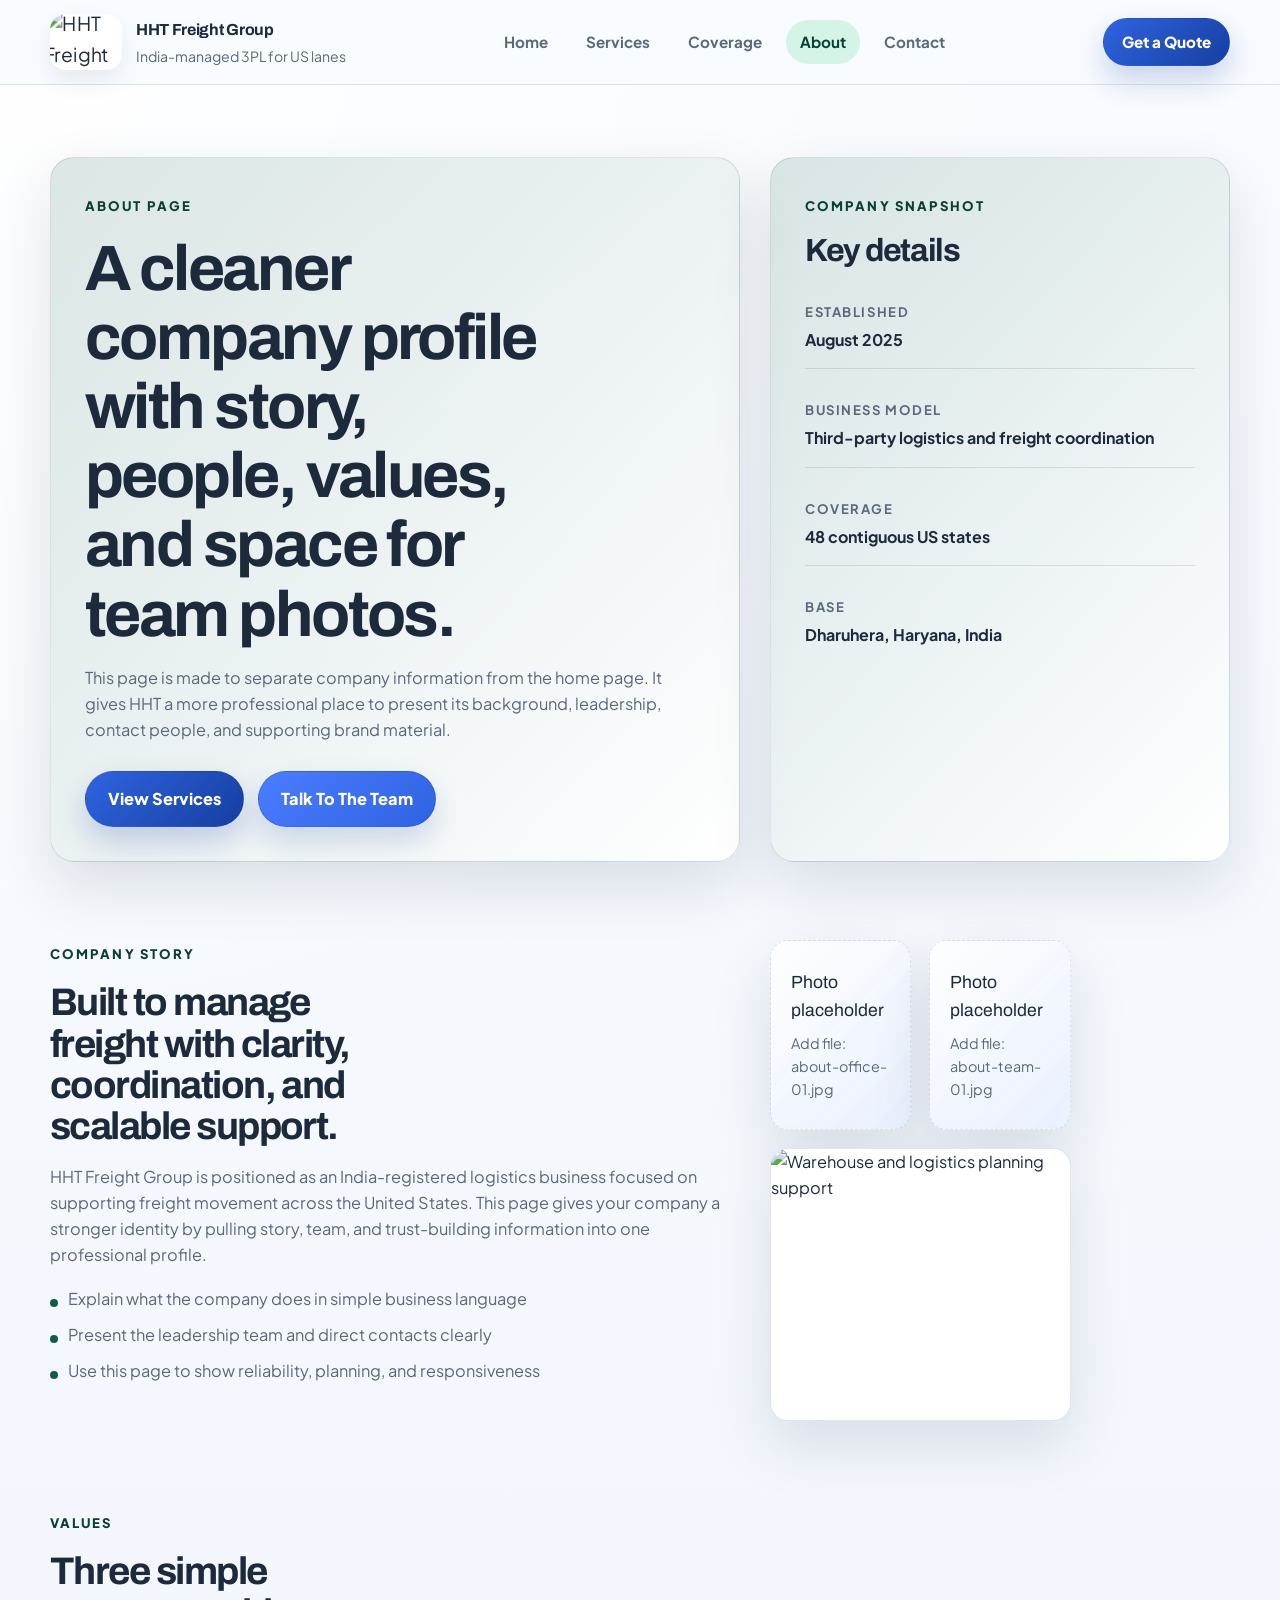
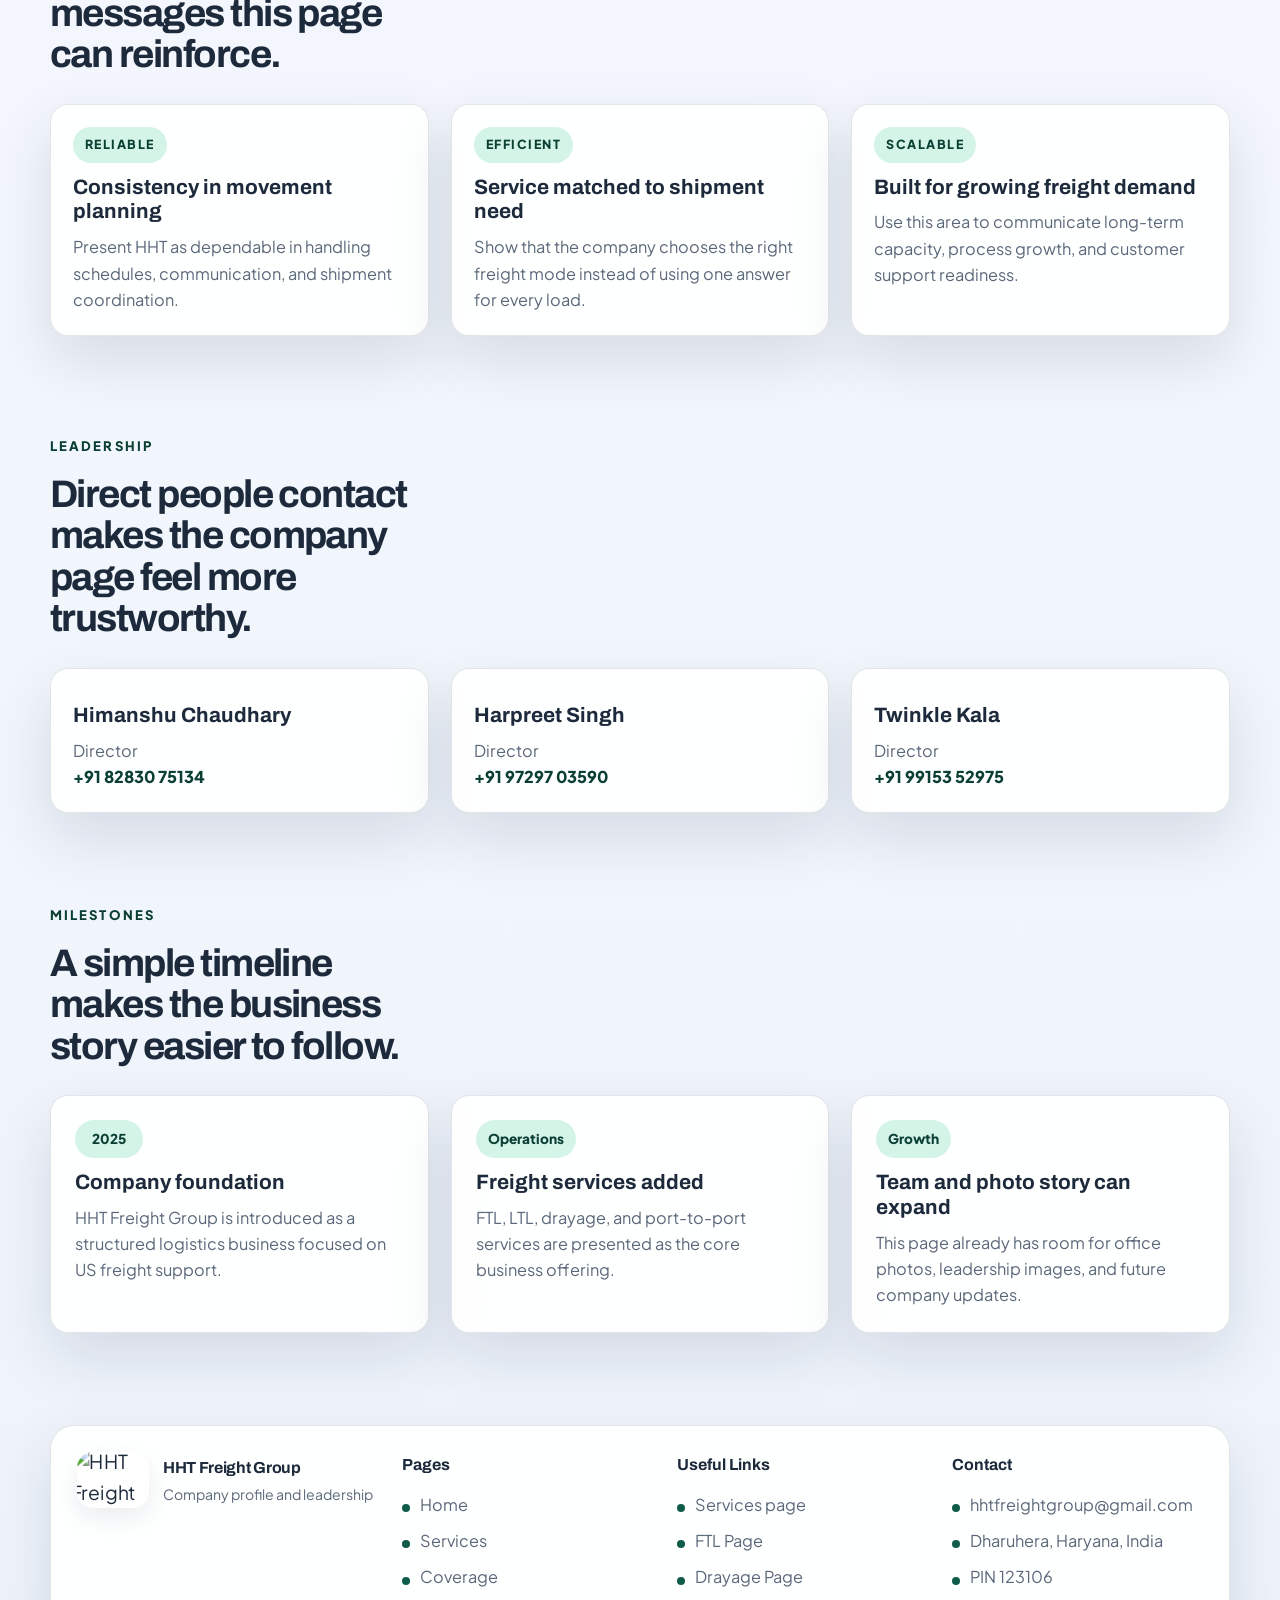
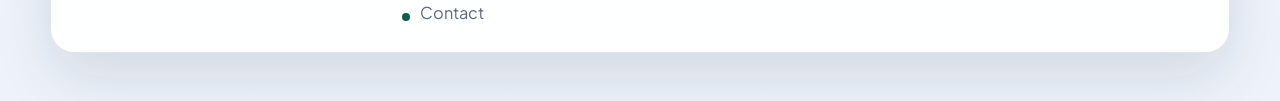
==== about.html @ 239e45d5 "Add files via upload" ====
<!DOCTYPE html>
<html lang="en">
<head>
  <meta charset="UTF-8">
  <meta name="viewport" content="width=device-width, initial-scale=1.0">
  <title>HHT Freight Group | About</title>
  <link rel="preconnect" href="https://fonts.googleapis.com">
  <link rel="preconnect" href="https://fonts.gstatic.com" crossorigin>
  <link href="https://fonts.googleapis.com/css2?family=Archivo:wght@600;700;800&family=Plus+Jakarta+Sans:wght@400;500;600;700;800&display=swap" rel="stylesheet">
  <link rel="stylesheet" href="site.css">
</head>
<body class="page-about">
  <header class="site-header">
    <div class="container nav-wrap">
      <a class="brand" href="index.html" aria-label="HHT Freight Group home">
        <span class="brand-mark"><img src="logo.jpg" alt="HHT Freight Group logo"></span>
        <span class="brand-text">
          <strong>HHT Freight Group</strong>
          <span>India-managed 3PL for US lanes</span>
        </span>
      </a>
      <nav class="site-nav" aria-label="Primary navigation">
        <a href="index.html">Home</a>
        <a href="services.html">Services</a>
        <a href="coverage.html">Coverage</a>
        <a href="about.html" aria-current="page">About</a>
        <a href="contact.html">Contact</a>
      </nav>
      <a class="button button-small" href="contact.html">Get a Quote</a>
    </div>
  </header>

  <main>
    <section class="page-hero">
      <div class="container hero-grid">
        <div>
          <p class="eyebrow">About Page</p>
          <h1 class="page-title">A cleaner company profile with story, people, values, and space for team photos.</h1>
          <p class="lead">This page is made to separate company information from the home page. It gives HHT a more professional place to present its background, leadership, contact people, and supporting brand material.</p>
          <div class="button-row">
            <a class="button" href="services.html">View Services</a>
            <a class="button button-secondary" href="contact.html">Talk To The Team</a>
          </div>
        </div>
        <aside class="hero-panel">
          <span class="panel-kicker">Company Snapshot</span>
          <h2>Key details</h2>
          <div class="info-stack">
            <div class="info-row">
              <span>Established</span>
              <strong>August 2025</strong>
            </div>
            <div class="info-row">
              <span>Business model</span>
              <strong>Third-party logistics and freight coordination</strong>
            </div>
            <div class="info-row">
              <span>Coverage</span>
              <strong>48 contiguous US states</strong>
            </div>
            <div class="info-row">
              <span>Base</span>
              <strong>Dharuhera, Haryana, India</strong>
            </div>
          </div>
        </aside>
      </div>
    </section>

    <section class="section">
      <div class="container split-layout">
        <div>
          <p class="section-kicker">Company Story</p>
          <h2 class="section-title">Built to manage freight with clarity, coordination, and scalable support.</h2>
          <p class="section-copy">HHT Freight Group is positioned as an India-registered logistics business focused on supporting freight movement across the United States. This page gives your company a stronger identity by pulling story, team, and trust-building information into one professional profile.</p>
          <ul class="list-check">
            <li>Explain what the company does in simple business language</li>
            <li>Present the leadership team and direct contacts clearly</li>
            <li>Use this page to show reliability, planning, and responsiveness</li>
          </ul>
        </div>
        <div class="photo-grid compact">
          <article class="photo-card placeholder medium">
            <p>Photo placeholder</p>
            <span>Add file: about-office-01.jpg</span>
          </article>
          <article class="photo-card placeholder medium">
            <p>Photo placeholder</p>
            <span>Add file: about-team-01.jpg</span>
          </article>
          <figure class="photo-card wide">
            <img src="warehouse-automation.jpg" alt="Warehouse and logistics planning support">
            <figcaption>Operations image for the company story</figcaption>
          </figure>
        </div>
      </div>
    </section>

    <section class="section section-alt">
      <div class="container">
        <div class="section-head">
          <p class="section-kicker">Values</p>
          <h2 class="section-title">Three simple messages this page can reinforce.</h2>
        </div>
        <div class="spotlight-grid">
          <article class="spotlight-card">
            <span class="tag">Reliable</span>
            <h3>Consistency in movement planning</h3>
            <p>Present HHT as dependable in handling schedules, communication, and shipment coordination.</p>
          </article>
          <article class="spotlight-card">
            <span class="tag">Efficient</span>
            <h3>Service matched to shipment need</h3>
            <p>Show that the company chooses the right freight mode instead of using one answer for every load.</p>
          </article>
          <article class="spotlight-card">
            <span class="tag">Scalable</span>
            <h3>Built for growing freight demand</h3>
            <p>Use this area to communicate long-term capacity, process growth, and customer support readiness.</p>
          </article>
        </div>
      </div>
    </section>

    <section class="section">
      <div class="container">
        <div class="section-head">
          <p class="section-kicker">Leadership</p>
          <h2 class="section-title">Direct people contact makes the company page feel more trustworthy.</h2>
        </div>
        <div class="team-grid">
          <article class="team-card">
            <h3>Himanshu Chaudhary</h3>
            <p>Director</p>
            <a href="tel:+918283075134">+91 82830 75134</a>
          </article>
          <article class="team-card">
            <h3>Harpreet Singh</h3>
            <p>Director</p>
            <a href="tel:+919729703590">+91 97297 03590</a>
          </article>
          <article class="team-card">
            <h3>Twinkle Kala</h3>
            <p>Director</p>
            <a href="tel:+919915352975">+91 99153 52975</a>
          </article>
        </div>
      </div>
    </section>

    <section class="section section-alt">
      <div class="container">
        <div class="section-head">
          <p class="section-kicker">Milestones</p>
          <h2 class="section-title">A simple timeline makes the business story easier to follow.</h2>
        </div>
        <div class="timeline">
          <article class="timeline-item">
            <span>2025</span>
            <h3>Company foundation</h3>
            <p>HHT Freight Group is introduced as a structured logistics business focused on US freight support.</p>
          </article>
          <article class="timeline-item">
            <span>Operations</span>
            <h3>Freight services added</h3>
            <p>FTL, LTL, drayage, and port-to-port services are presented as the core business offering.</p>
          </article>
          <article class="timeline-item">
            <span>Growth</span>
            <h3>Team and photo story can expand</h3>
            <p>This page already has room for office photos, leadership images, and future company updates.</p>
          </article>
        </div>
      </div>
    </section>
  </main>

  <footer class="site-footer">
    <div class="container footer-grid">
      <div>
        <a class="brand footer-brand" href="index.html">
          <span class="brand-mark"><img src="logo.jpg" alt="HHT Freight Group logo"></span>
          <span class="brand-text">
            <strong>HHT Freight Group</strong>
            <span>Company profile and leadership</span>
          </span>
        </a>
      </div>
      <div>
        <h3>Pages</h3>
        <ul class="footer-links">
          <li><a href="index.html">Home</a></li>
          <li><a href="services.html">Services</a></li>
          <li><a href="coverage.html">Coverage</a></li>
          <li><a href="contact.html">Contact</a></li>
        </ul>
      </div>
      <div>
        <h3>Useful Links</h3>
        <ul class="footer-links">
          <li><a href="services.html">Services page</a></li>
          <li><a href="ftl.html">FTL Page</a></li>
          <li><a href="drayage.html">Drayage Page</a></li>
        </ul>
      </div>
      <div>
        <h3>Contact</h3>
        <ul class="footer-links">
          <li><a href="mailto:hhtfreightgroup@gmail.com">hhtfreightgroup@gmail.com</a></li>
          <li>Dharuhera, Haryana, India</li>
          <li>PIN 123106</li>
        </ul>
      </div>
    </div>
  </footer>
</body>
</html>
---- site.css ----
:root {
  --bg: #eef3fb;
  --surface: rgba(255, 255, 255, 0.92);
  --surface-strong: #ffffff;
  --text: #1d2a3b;
  --muted: #5b687a;
  --line: rgba(29, 42, 59, 0.12);
  --shadow: 0 24px 60px rgba(16, 31, 54, 0.12);
  --radius: 24px;
  --radius-small: 18px;
  --container: 1180px;
  --accent: #2558d8;
  --accent-deep: #112f77;
  --accent-soft: #dbe6ff;
  --hero-bg: linear-gradient(135deg, rgba(33, 88, 216, 0.12), rgba(255, 255, 255, 0.94));
  --button-blue: #2f63e0;
  --button-blue-deep: #163f9f;
  --font-body: "Plus Jakarta Sans", sans-serif;
  --font-display: "Archivo", sans-serif;
}

* {
  box-sizing: border-box;
}

html {
  scroll-behavior: smooth;
}

body {
  margin: 0;
  background:
    radial-gradient(circle at top left, rgba(255, 255, 255, 0.95), transparent 30%),
    linear-gradient(180deg, #f8fbff 0%, var(--bg) 100%);
  color: var(--text);
  font-family: var(--font-body);
  font-size: 1.02rem;
  line-height: 1.6;
}

body.intro-active {
  overflow: hidden;
}

img {
  display: block;
  max-width: 100%;
}

a {
  color: inherit;
}

body.page-home {
  --accent: #2558d8;
  --accent-deep: #112f77;
  --accent-soft: #dbe6ff;
  --hero-bg: linear-gradient(135deg, rgba(37, 88, 216, 0.14), rgba(255, 255, 255, 0.95));
}

body.page-services {
  --accent: #0f766e;
  --accent-deep: #0d4e49;
  --accent-soft: #d2f4ef;
  --hero-bg: linear-gradient(135deg, rgba(15, 118, 110, 0.14), rgba(255, 255, 255, 0.95));
}

body.page-coverage {
  --accent: #b45309;
  --accent-deep: #7c3306;
  --accent-soft: #fde7c7;
  --hero-bg: linear-gradient(135deg, rgba(180, 83, 9, 0.14), rgba(255, 255, 255, 0.95));
}

body.page-about {
  --accent: #0f5c4a;
  --accent-deep: #0b3f33;
  --accent-soft: #d5f4e8;
  --hero-bg: linear-gradient(135deg, rgba(15, 92, 74, 0.14), rgba(255, 255, 255, 0.95));
}

body.page-contact {
  --accent: #b9384d;
  --accent-deep: #7d1f32;
  --accent-soft: #ffd8de;
  --hero-bg: linear-gradient(135deg, rgba(185, 56, 77, 0.14), rgba(255, 255, 255, 0.95));
}

body.page-ftl,
body.page-ltl,
body.page-drayage,
body.page-port {
  --accent: #1f4f99;
  --accent-deep: #15386c;
  --accent-soft: #d9e8ff;
  --hero-bg: linear-gradient(135deg, rgba(31, 79, 153, 0.14), rgba(255, 255, 255, 0.95));
}

.container {
  width: min(var(--container), calc(100% - 40px));
  margin: 0 auto;
}

.site-header {
  position: sticky;
  top: 0;
  z-index: 20;
  backdrop-filter: blur(16px);
  background: rgba(248, 251, 255, 0.88);
  border-bottom: 1px solid var(--line);
}

.site-shell {
  transition: opacity 0.7s ease, transform 0.8s ease;
}

body.intro-active .site-shell {
  opacity: 0;
  transform: translateY(24px) scale(0.99);
}

.intro-screen {
  position: fixed;
  inset: 0;
  z-index: 50;
  display: grid;
  place-items: center;
  padding: 24px;
  background:
    radial-gradient(circle at center, rgba(255, 255, 255, 0.98), rgba(219, 230, 255, 0.92)),
    linear-gradient(135deg, rgba(37, 88, 216, 0.12), rgba(255, 255, 255, 0.96));
  transition: opacity 0.45s ease, visibility 0.45s ease;
}

.intro-screen.is-hidden {
  opacity: 0;
  visibility: hidden;
  pointer-events: none;
}

.intro-card {
  width: min(100%, 560px);
  padding: 40px 34px;
  border-radius: 32px;
  border: 1px solid rgba(17, 47, 119, 0.08);
  background: rgba(255, 255, 255, 0.8);
  box-shadow: 0 24px 60px rgba(17, 47, 119, 0.14);
  text-align: center;
  animation: introPop 1.05s cubic-bezier(0.2, 0.85, 0.25, 1) forwards;
}

.intro-logo {
  width: min(180px, 42vw);
  margin: 0 auto 18px;
  border-radius: 24px;
  overflow: hidden;
  background: #ffffff;
  box-shadow: 0 16px 32px rgba(17, 47, 119, 0.12);
}

.intro-logo img {
  width: 100%;
  height: auto;
  object-fit: contain;
  transform: scale(1.12);
}

.intro-title {
  margin: 0 0 10px;
  font-family: var(--font-display);
  font-size: clamp(1.8rem, 4vw, 3.2rem);
  line-height: 1.05;
  letter-spacing: -0.03em;
}

.intro-title span {
  color: var(--accent-deep);
}

.intro-copy {
  margin: 0;
  color: var(--muted);
  font-size: 1rem;
}

.nav-wrap {
  display: flex;
  align-items: center;
  justify-content: space-between;
  gap: 18px;
  padding: 14px 0;
}

.brand {
  display: inline-flex;
  align-items: center;
  gap: 14px;
  text-decoration: none;
  min-width: 0;
}

.brand-mark {
  width: 72px;
  height: 56px;
  border-radius: 16px;
  overflow: hidden;
  background: var(--surface-strong);
  box-shadow: 0 10px 24px rgba(16, 31, 54, 0.08);
  flex: 0 0 auto;
}

.brand-mark img {
  width: 100%;
  height: 100%;
  object-fit: contain;
  transform: scale(1.18);
}

.brand-text {
  display: grid;
  gap: 2px;
}

.brand-text strong,
.footer-brand .brand-text strong {
  font-family: var(--font-display);
  font-size: 1rem;
  letter-spacing: -0.02em;
}

.brand-text span {
  color: var(--muted);
  font-size: 0.88rem;
}

.site-nav {
  display: flex;
  align-items: center;
  justify-content: center;
  gap: 10px;
  flex-wrap: wrap;
}

.site-nav a {
  padding: 10px 14px;
  border-radius: 999px;
  text-decoration: none;
  color: var(--muted);
  font-weight: 700;
  font-size: 0.95rem;
  transition: background-color 0.2s ease, color 0.2s ease;
}

.site-nav a:hover,
.site-nav a[aria-current="page"] {
  background: var(--accent-soft);
  color: var(--accent-deep);
}

.button {
  display: inline-flex;
  align-items: center;
  justify-content: center;
  gap: 8px;
  padding: 14px 22px;
  border-radius: 999px;
  border: 1px solid transparent;
  background: linear-gradient(135deg, var(--button-blue), var(--button-blue-deep));
  color: #ffffff;
  text-decoration: none;
  font-weight: 800;
  box-shadow: 0 14px 30px rgba(22, 63, 159, 0.22);
}

.button:hover {
  filter: brightness(1.02);
}

.button-secondary {
  background: linear-gradient(135deg, #4b7dff, var(--button-blue));
  border-color: rgba(22, 63, 159, 0.24);
  color: #ffffff;
  box-shadow: 0 14px 30px rgba(22, 63, 159, 0.18);
}

.button-small {
  padding: 11px 18px;
  font-size: 0.95rem;
}

.text-link {
  color: var(--accent-deep);
  font-weight: 800;
  text-decoration: none;
}

.text-link:hover {
  text-decoration: underline;
}

.page-hero {
  padding: 72px 0 56px;
}

.home-hero {
  padding: 0 0 56px;
}

.hero-stage {
  position: relative;
  min-height: calc(100vh - 86px);
  overflow: hidden;
  background: #10151e;
}

.hero-backdrop {
  position: absolute;
  inset: 0;
  background:
    linear-gradient(135deg, rgba(16, 21, 30, 0.24), rgba(16, 21, 30, 0.24)),
    url("home_page.png") center center / cover no-repeat;
  transform: scale(1.02);
}

.hero-overlay {
  position: absolute;
  inset: 0;
  background:
    linear-gradient(90deg, rgba(8, 13, 24, 0.9) 0%, rgba(8, 13, 24, 0.64) 40%, rgba(8, 13, 24, 0.3) 100%),
    linear-gradient(180deg, rgba(8, 13, 24, 0.24) 0%, rgba(8, 13, 24, 0.48) 100%);
}

.hero-stage-inner {
  position: relative;
  z-index: 1;
  display: flex;
  align-items: center;
  min-height: calc(100vh - 86px);
  padding-top: 72px;
  padding-bottom: 180px;
}

.hero-copy-panel {
  max-width: 780px;
  color: #ffffff;
}

.hero-eyebrow {
  display: inline-flex;
  padding: 11px 18px;
  border-radius: 999px;
  background: rgba(255, 255, 255, 0.94);
  border: 1px solid rgba(37, 88, 216, 0.24);
  color: #14398f;
  font-size: 0.9rem;
  letter-spacing: 0.18em;
  text-shadow: none;
  box-shadow: 0 12px 28px rgba(0, 0, 0, 0.16);
}

.hero-display {
  margin: 0;
  max-width: 11ch;
  font-family: var(--font-display);
  font-size: clamp(3.2rem, 6vw, 5.8rem);
  font-weight: 800;
  line-height: 0.98;
  letter-spacing: -0.04em;
  text-shadow: 0 10px 32px rgba(0, 0, 0, 0.28);
}

.hero-support {
  max-width: 58ch;
  margin-top: 20px;
  color: rgba(255, 255, 255, 0.92);
  font-size: 1.16rem;
  font-weight: 500;
  text-shadow: 0 6px 18px rgba(0, 0, 0, 0.22);
}

.hero-chip-row {
  display: flex;
  flex-wrap: wrap;
  gap: 12px;
  margin-top: 26px;
}

.hero-chip {
  display: inline-flex;
  align-items: center;
  padding: 10px 16px;
  border-radius: 999px;
  border: 1px solid rgba(255, 255, 255, 0.14);
  background: rgba(255, 255, 255, 0.08);
  color: #ffffff;
  font-size: 0.92rem;
  font-weight: 700;
  backdrop-filter: blur(8px);
}

.hero-actions {
  display: flex;
  flex-wrap: wrap;
  gap: 14px;
  margin-top: 28px;
}

.hero-floating-wrap {
  position: relative;
  z-index: 2;
  width: min(1320px, calc(100% - 28px));
  margin-top: -118px;
}

.hero-floating-card {
  display: flex;
  align-items: center;
  justify-content: space-between;
  gap: 42px;
  padding: 34px 40px;
  border-radius: 32px;
  border: 1px solid rgba(29, 42, 59, 0.08);
  background: rgba(255, 255, 255, 0.98);
  box-shadow: 0 24px 60px rgba(16, 31, 54, 0.18);
}

body.page-home.reveal-ready .hero-floating-card {
  opacity: 0;
  transform: translateY(56px) scale(0.9);
  transform-origin: center bottom;
}

body.page-home.reveal-ready .hero-floating-card.is-visible {
  animation: floatingCardPop 0.82s cubic-bezier(0.16, 1, 0.3, 1) forwards;
}

.hero-floating-copy {
  max-width: 720px;
}

.hero-floating-kicker {
  margin: 0 0 10px;
  color: var(--accent-deep);
  font-size: 0.84rem;
  font-weight: 800;
  letter-spacing: 0.14em;
  text-transform: uppercase;
}

.hero-floating-copy h2 {
  margin: 0 0 12px;
  font-family: var(--font-display);
  font-size: clamp(1.5rem, 2.6vw, 2.35rem);
  line-height: 1.12;
  letter-spacing: -0.04em;
}

.hero-floating-copy p {
  margin: 0;
  color: var(--muted);
}

.hero-floating-actions {
  display: flex;
  flex-wrap: wrap;
  gap: 14px;
  justify-content: flex-end;
}

.hero-grid,
.split-layout,
.contact-grid {
  display: grid;
  grid-template-columns: minmax(0, 1.2fr) minmax(320px, 0.8fr);
  gap: 30px;
  align-items: stretch;
}

.page-hero .container,
.section .container {
  position: relative;
}

.page-hero .hero-grid > * {
  border-radius: var(--radius);
  background: var(--hero-bg);
  border: 1px solid var(--line);
  box-shadow: var(--shadow);
  padding: 34px;
}

.hero-panel,
.hero-media {
  background: rgba(255, 255, 255, 0.86);
}

.hero-media img {
  width: 100%;
  height: 100%;
  min-height: 280px;
  object-fit: cover;
  border-radius: 18px;
}

.eyebrow,
.section-kicker,
.panel-kicker {
  display: inline-flex;
  align-items: center;
  gap: 10px;
  margin: 0 0 18px;
  color: var(--accent-deep);
  font-size: 0.82rem;
  font-weight: 800;
  letter-spacing: 0.16em;
  text-transform: uppercase;
}

.page-title,
.section-title,
.hero-panel h2,
.cta-band h2 {
  margin: 0 0 16px;
  font-family: var(--font-display);
  line-height: 1.08;
  letter-spacing: -0.04em;
}

.page-title {
  font-size: clamp(2.4rem, 5vw, 4.6rem);
  max-width: 12ch;
}

.section-title {
  font-size: clamp(1.8rem, 3vw, 3rem);
  max-width: 16ch;
}

.lead,
.section-copy,
.hero-panel p,
.cta-band p,
.card-body p,
.spotlight-card p,
.detail-copy p,
.process-card p,
.timeline-item p,
.contact-card p,
.team-card p {
  margin: 0;
  color: var(--muted);
}

.button-row,
.mini-actions,
.cta-actions {
  display: flex;
  flex-wrap: wrap;
  gap: 14px;
  margin-top: 28px;
}

.stats-grid {
  display: grid;
  grid-template-columns: repeat(4, minmax(0, 1fr));
  gap: 16px;
  margin-top: 30px;
}

.metric-card,
.service-card,
.spotlight-card,
.process-card,
.team-card,
.contact-card,
.timeline-item {
  border-radius: var(--radius-small);
  border: 1px solid var(--line);
  background: var(--surface);
  box-shadow: var(--shadow);
}

.metric-card {
  padding: 22px;
}

.metric-value {
  display: block;
  margin-bottom: 8px;
  color: var(--accent-deep);
  font-family: var(--font-display);
  font-size: 1.5rem;
  font-weight: 800;
}

.metric-label {
  color: var(--muted);
  font-size: 0.94rem;
}

.hero-panel h2 {
  font-size: 2rem;
}

.info-stack {
  display: grid;
  gap: 14px;
}

.info-row {
  padding: 16px 0;
  border-bottom: 1px solid var(--line);
}

.info-row:last-child {
  border-bottom: 0;
}

.info-row span {
  display: block;
  margin-bottom: 5px;
  color: var(--muted);
  font-size: 0.82rem;
  font-weight: 700;
  text-transform: uppercase;
  letter-spacing: 0.12em;
}

.info-row strong {
  display: block;
  font-size: 1rem;
}

.mini-list,
.list-check,
.footer-links {
  margin: 0;
  padding: 0;
  list-style: none;
}

.mini-list {
  display: grid;
  gap: 10px;
}

.mini-list li,
.list-check li,
.footer-links li {
  position: relative;
  padding-left: 18px;
  color: var(--muted);
}

.mini-list li::before,
.list-check li::before,
.footer-links li::before {
  content: "";
  position: absolute;
  top: 0.78em;
  left: 0;
  width: 8px;
  height: 8px;
  border-radius: 50%;
  background: var(--accent);
}

.section {
  padding: 22px 0 74px;
}

.section-alt {
  padding-top: 14px;
}

.section-head {
  margin-bottom: 28px;
}

.service-card-grid,
.spotlight-grid,
.process-grid,
.team-grid,
.contact-strip {
  display: grid;
  gap: 22px;
}

.service-card-grid {
  grid-template-columns: repeat(4, minmax(0, 1fr));
}

.spotlight-grid {
  grid-template-columns: repeat(3, minmax(0, 1fr));
}

.process-grid,
.contact-strip {
  grid-template-columns: repeat(4, minmax(0, 1fr));
}

.team-grid {
  grid-template-columns: repeat(3, minmax(0, 1fr));
}

.service-card {
  overflow: hidden;
}

.service-card-media {
  display: block;
  overflow: hidden;
}

.service-card img {
  width: 100%;
  height: 210px;
  object-fit: cover;
  transition: transform 0.35s ease;
}

.service-card:hover img {
  transform: scale(1.04);
}

.card-body,
.spotlight-card,
.process-card,
.team-card,
.contact-card {
  padding: 22px;
}

.card-body .mini-list {
  margin-top: 14px;
  margin-bottom: 16px;
}

.card-body h3,
.spotlight-card h3,
.process-card h3,
.team-card h3,
.contact-card h3,
.timeline-item h3 {
  margin: 12px 0 10px;
  font-family: var(--font-display);
  font-size: 1.3rem;
  line-height: 1.2;
}

.service-card-title-link {
  color: inherit;
  text-decoration: none;
  transition: color 0.2s ease;
}

.service-card-title-link:hover {
  color: var(--accent-deep);
}

.tag {
  display: inline-flex;
  padding: 8px 12px;
  border-radius: 999px;
  background: var(--accent-soft);
  color: var(--accent-deep);
  font-size: 0.78rem;
  font-weight: 800;
  text-transform: uppercase;
  letter-spacing: 0.12em;
}

.list-check {
  display: grid;
  gap: 10px;
  margin-top: 18px;
}

.photo-grid {
  display: grid;
  grid-template-columns: repeat(12, minmax(0, 1fr));
  gap: 18px;
}

.photo-grid.compact {
  align-content: start;
}

.photo-card {
  grid-column: span 4;
  min-height: 190px;
  margin: 0;
  border-radius: var(--radius-small);
  overflow: hidden;
  border: 1px solid var(--line);
  box-shadow: var(--shadow);
  background: var(--surface-strong);
}

.photo-card.wide {
  grid-column: span 8;
}

.photo-card.medium {
  grid-column: span 4;
}

.photo-card img {
  width: 100%;
  height: 100%;
  min-height: 190px;
  object-fit: cover;
}

.photo-card figcaption,
.photo-card.placeholder p,
.photo-card.placeholder span {
  padding: 0 20px;
}

.photo-card figcaption {
  padding-top: 16px;
  padding-bottom: 18px;
  color: var(--muted);
  font-size: 0.92rem;
}

.photo-card.placeholder {
  display: grid;
  align-content: center;
  justify-items: start;
  padding: 28px 0;
  background:
    linear-gradient(135deg, rgba(255, 255, 255, 0.96), rgba(234, 241, 255, 0.82)),
    repeating-linear-gradient(
      -45deg,
      rgba(37, 88, 216, 0.05),
      rgba(37, 88, 216, 0.05) 14px,
      rgba(37, 88, 216, 0.1) 14px,
      rgba(37, 88, 216, 0.1) 28px
    );
  border-style: dashed;
}

.photo-card.placeholder p {
  margin: 0 0 6px;
  font-family: var(--font-display);
  font-size: 1.1rem;
}

.photo-card.placeholder span {
  color: var(--muted);
  font-size: 0.9rem;
}

.detail-stack {
  display: grid;
  gap: 28px;
}

.detail-block {
  display: grid;
  grid-template-columns: minmax(0, 1fr) minmax(0, 1fr);
  gap: 26px;
  align-items: stretch;
}

.detail-block.reverse .detail-copy {
  order: 2;
}

.detail-block.reverse .photo-grid {
  order: 1;
}

.detail-copy {
  border-radius: var(--radius);
  border: 1px solid var(--line);
  background: var(--surface);
  box-shadow: var(--shadow);
  padding: 28px;
}

.detail-copy h2 {
  margin: 14px 0 14px;
  font-family: var(--font-display);
  font-size: 2rem;
  line-height: 1.15;
}

.detail-copy p + p {
  margin-top: 12px;
}

.map-card {
  border-radius: var(--radius);
  border: 1px solid var(--line);
  background: #ffffff;
  box-shadow: var(--shadow);
  padding: 26px;
}

.map-card img {
  width: 100%;
  height: auto;
}

.timeline {
  display: grid;
  grid-template-columns: repeat(3, minmax(0, 1fr));
  gap: 22px;
}

.timeline-item {
  padding: 24px;
}

.timeline-item span,
.process-number {
  display: inline-flex;
  align-items: center;
  justify-content: center;
  min-width: 68px;
  padding: 8px 12px;
  border-radius: 999px;
  background: var(--accent-soft);
  color: var(--accent-deep);
  font-size: 0.85rem;
  font-weight: 800;
}

.contact-grid {
  align-items: start;
}

.inquiry-form {
  display: grid;
  gap: 16px;
  margin-top: 20px;
  padding: 24px;
  border-radius: var(--radius);
  border: 1px solid var(--line);
  background: var(--surface);
  box-shadow: var(--shadow);
}

.field-row {
  display: grid;
  grid-template-columns: repeat(2, minmax(0, 1fr));
  gap: 14px;
}

.inquiry-form label {
  display: grid;
  gap: 8px;
  color: var(--text);
  font-weight: 700;
}

.inquiry-form input,
.inquiry-form select,
.inquiry-form textarea {
  width: 100%;
  padding: 14px 16px;
  border-radius: 16px;
  border: 1px solid var(--line);
  background: #ffffff;
  color: var(--text);
  font: inherit;
}

.cta-band {
  display: flex;
  align-items: center;
  justify-content: space-between;
  gap: 24px;
  padding: 32px;
  border-radius: var(--radius);
  border: 1px solid var(--line);
  background: var(--hero-bg);
  box-shadow: var(--shadow);
}

.site-footer {
  padding: 18px 0 48px;
}

.footer-grid {
  display: grid;
  grid-template-columns: 1.2fr 1fr 1fr 1fr;
  gap: 24px;
  padding: 26px;
  border-radius: var(--radius);
  border: 1px solid var(--line);
  background: rgba(255, 255, 255, 0.94);
  box-shadow: var(--shadow);
}

.footer-copy {
  margin: 14px 0 0;
  color: var(--muted);
}

.site-footer h3 {
  margin: 0 0 14px;
  font-family: var(--font-display);
  font-size: 1rem;
}

.footer-links {
  display: grid;
  gap: 10px;
}

.footer-links a {
  text-decoration: none;
}

.footer-links a:hover {
  color: var(--accent-deep);
}

.team-card a,
.contact-card a {
  color: var(--accent-deep);
  font-weight: 800;
  text-decoration: none;
}

.team-card a:hover,
.contact-card a:hover {
  text-decoration: underline;
}

@keyframes introPop {
  0% {
    opacity: 0;
    transform: translateY(20px) scale(0.92);
  }

  45% {
    opacity: 1;
    transform: translateY(0) scale(1);
  }

  100% {
    opacity: 1;
    transform: translateY(-4px) scale(1.03);
  }
}

@keyframes floatingCardPop {
  0% {
    opacity: 0;
    transform: translateY(56px) scale(0.9);
  }

  62% {
    opacity: 1;
    transform: translateY(-10px) scale(1.02);
  }

  100% {
    opacity: 1;
    transform: translateY(0) scale(1);
  }
}

@media (max-width: 1080px) {
  .service-card-grid,
  .process-grid,
  .contact-strip,
  .footer-grid {
    grid-template-columns: repeat(2, minmax(0, 1fr));
  }

  .spotlight-grid,
  .timeline,
  .team-grid {
    grid-template-columns: repeat(2, minmax(0, 1fr));
  }

  .stats-grid {
    grid-template-columns: repeat(2, minmax(0, 1fr));
  }
}

@media (max-width: 900px) {
  .nav-wrap,
  .cta-band {
    flex-direction: column;
    align-items: stretch;
  }

  .hero-grid,
  .split-layout,
  .contact-grid,
  .detail-block {
    grid-template-columns: 1fr;
  }

  .detail-block.reverse .detail-copy,
  .detail-block.reverse .photo-grid {
    order: initial;
  }

  .page-hero .hero-grid > * {
    padding: 26px;
  }

  .button-row,
  .mini-actions,
  .cta-actions {
    width: 100%;
  }

  .hero-stage {
    min-height: auto;
  }

  .hero-stage-inner {
    min-height: auto;
    padding-top: 56px;
    padding-bottom: 170px;
  }

  .hero-display {
    max-width: none;
  }

  .hero-floating-card {
    flex-direction: column;
    align-items: flex-start;
    gap: 26px;
  }

  .hero-floating-actions {
    justify-content: flex-start;
  }
}

@media (max-width: 720px) {
  .container {
    width: min(var(--container), calc(100% - 24px));
  }

  .service-card-grid,
  .spotlight-grid,
  .process-grid,
  .team-grid,
  .contact-strip,
  .timeline,
  .footer-grid,
  .stats-grid,
  .field-row {
    grid-template-columns: 1fr;
  }

  .site-nav {
    justify-content: flex-start;
  }

  .photo-grid {
    grid-template-columns: 1fr;
  }

  .photo-card,
  .photo-card.wide,
  .photo-card.medium {
    grid-column: auto;
  }

  .page-title,
  .section-title {
    max-width: none;
  }

  .intro-card {
    padding: 32px 24px;
  }

  .home-hero {
    padding-bottom: 36px;
  }

  .hero-stage-inner {
    padding-top: 42px;
    padding-bottom: 160px;
  }

  .hero-support {
    font-size: 1rem;
  }

  .hero-chip-row,
  .hero-actions,
  .hero-floating-actions {
    display: grid;
    width: 100%;
  }

  .hero-floating-wrap {
    width: min(1320px, calc(100% - 20px));
    margin-top: -96px;
  }

  .hero-floating-card {
    padding: 22px;
  }
}

@media (prefers-reduced-motion: reduce) {
  body.page-home.reveal-ready .hero-floating-card {
    opacity: 1;
    transform: none;
  }

  body.page-home.reveal-ready .hero-floating-card.is-visible {
    animation: none;
  }
}
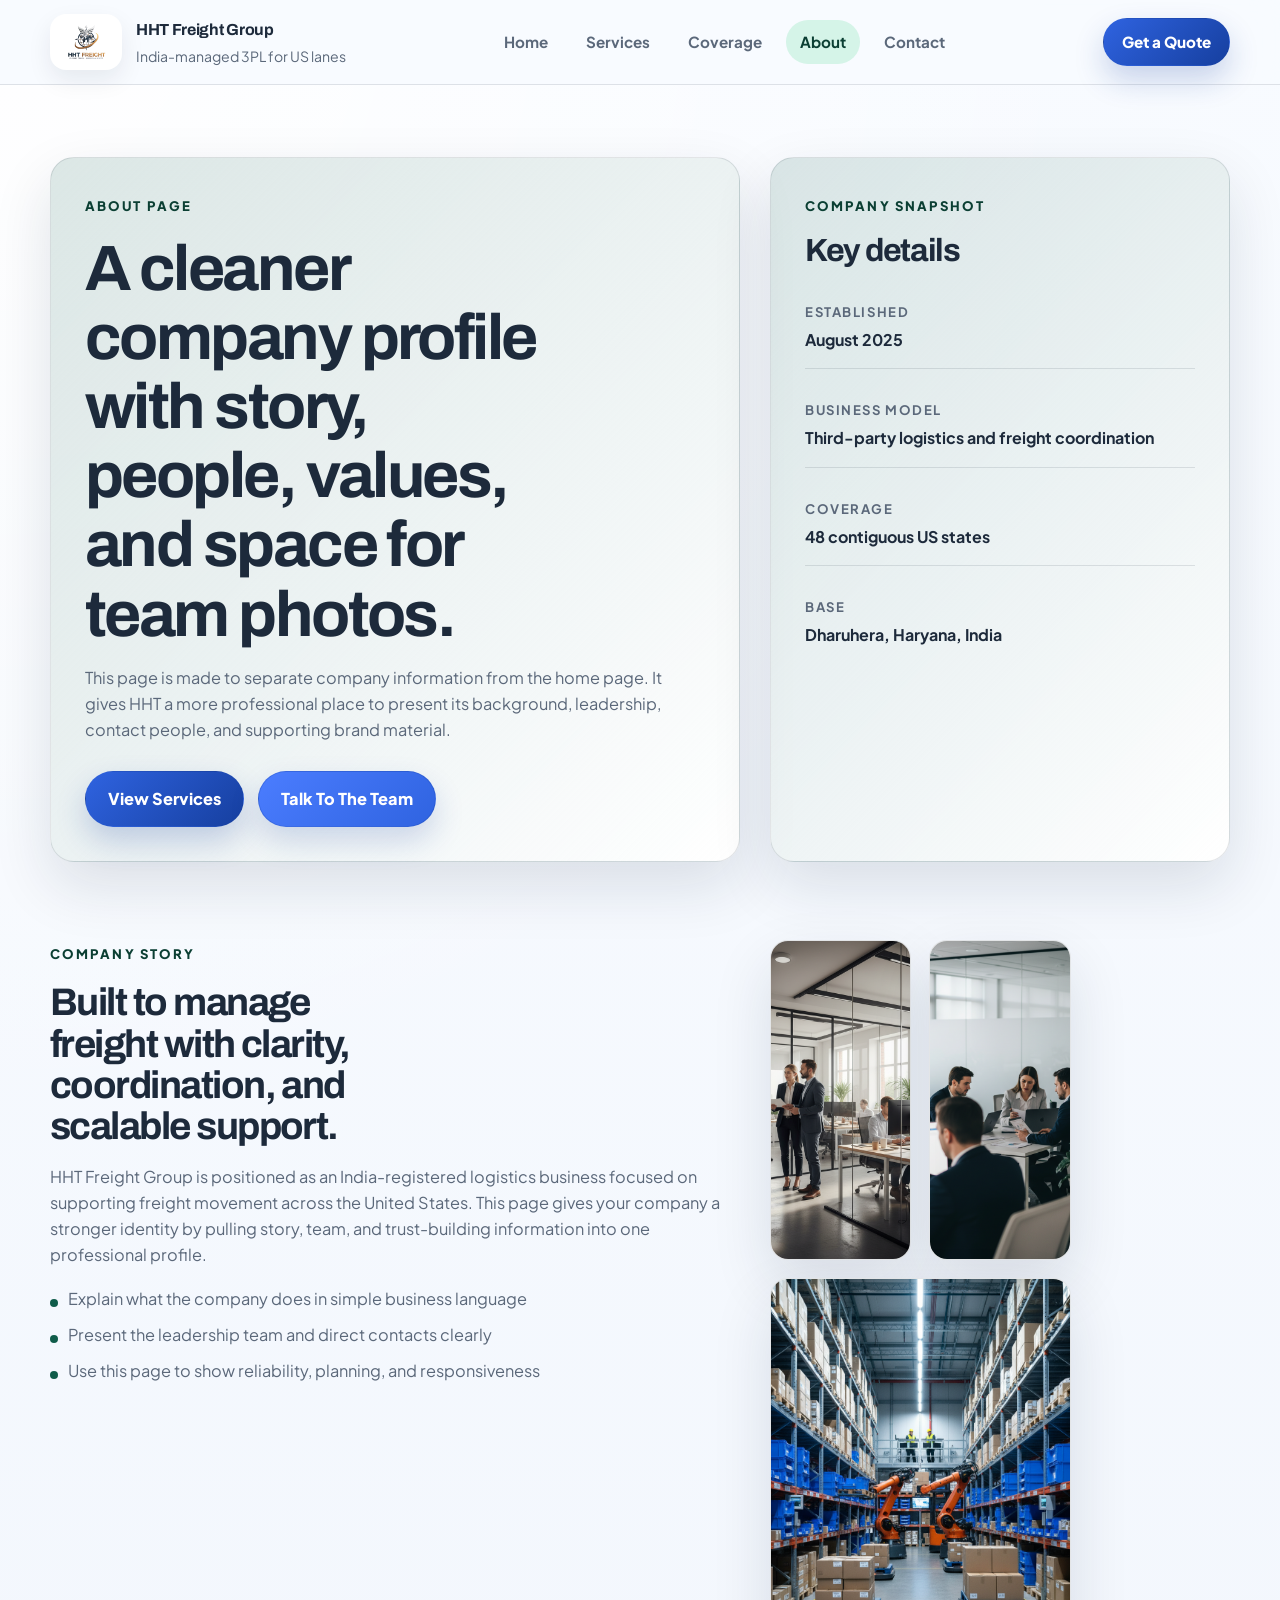
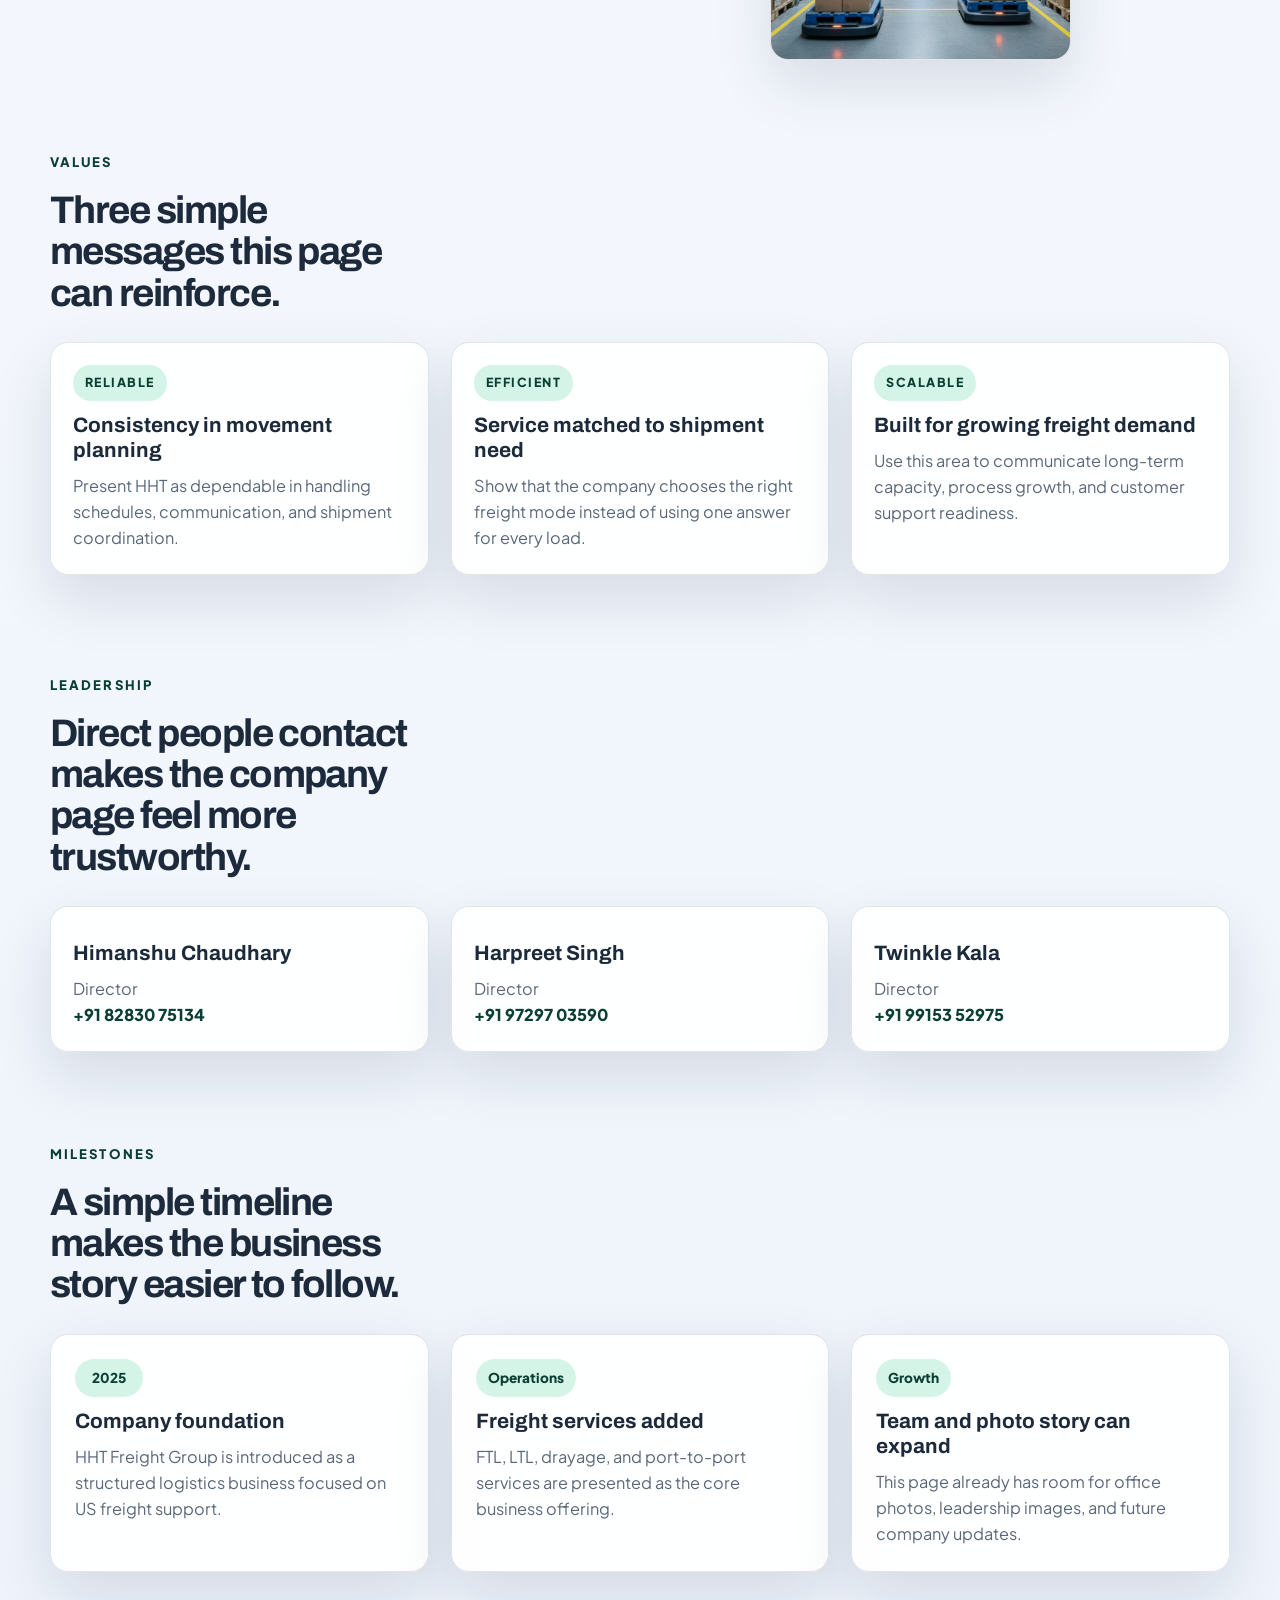
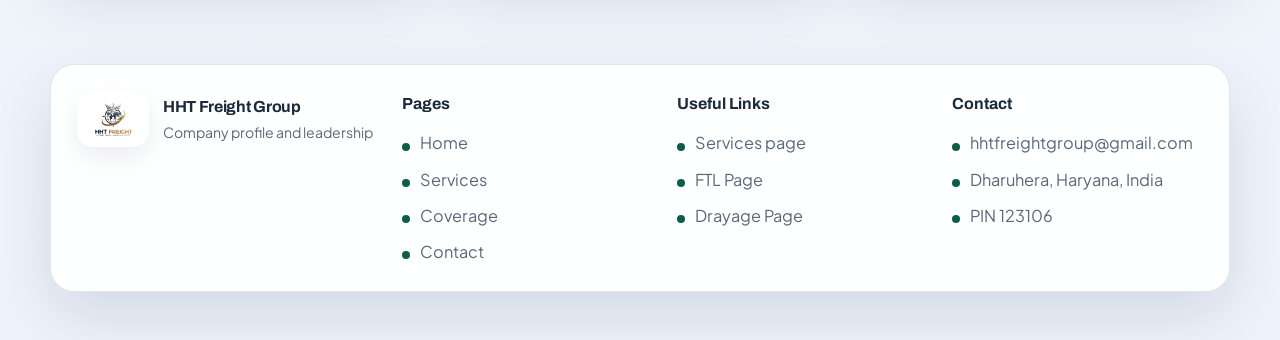
==== commit 9d618d5d: "Add files via upload" ====
--- a/about.html
+++ b/about.html
@@ -80,15 +80,15 @@
           </ul>
         </div>
         <div class="photo-grid compact">
-          <article class="photo-card placeholder medium">
-            <p>Photo placeholder</p>
-            <span>Add file: about-office-01.jpg</span>
-          </article>
-          <article class="photo-card placeholder medium">
-            <p>Photo placeholder</p>
-            <span>Add file: about-team-01.jpg</span>
-          </article>
-          <figure class="photo-card wide">
+          <article class="photo-card medium">
+            <img src="about-office-01.jpg" alt="About office and operations space">
+            <figcaption>Registered office and operations support</figcaption>
+          </article>
+          <article class="photo-card medium">
+            <img src="about-team-01.jpg" alt="About team leadership and coordination">
+            <figcaption>Leadership and operations team</figcaption>
+          </article>
+          <figure class="photo-card wide full">
             <img src="warehouse-automation.jpg" alt="Warehouse and logistics planning support">
             <figcaption>Operations image for the company story</figcaption>
           </figure>
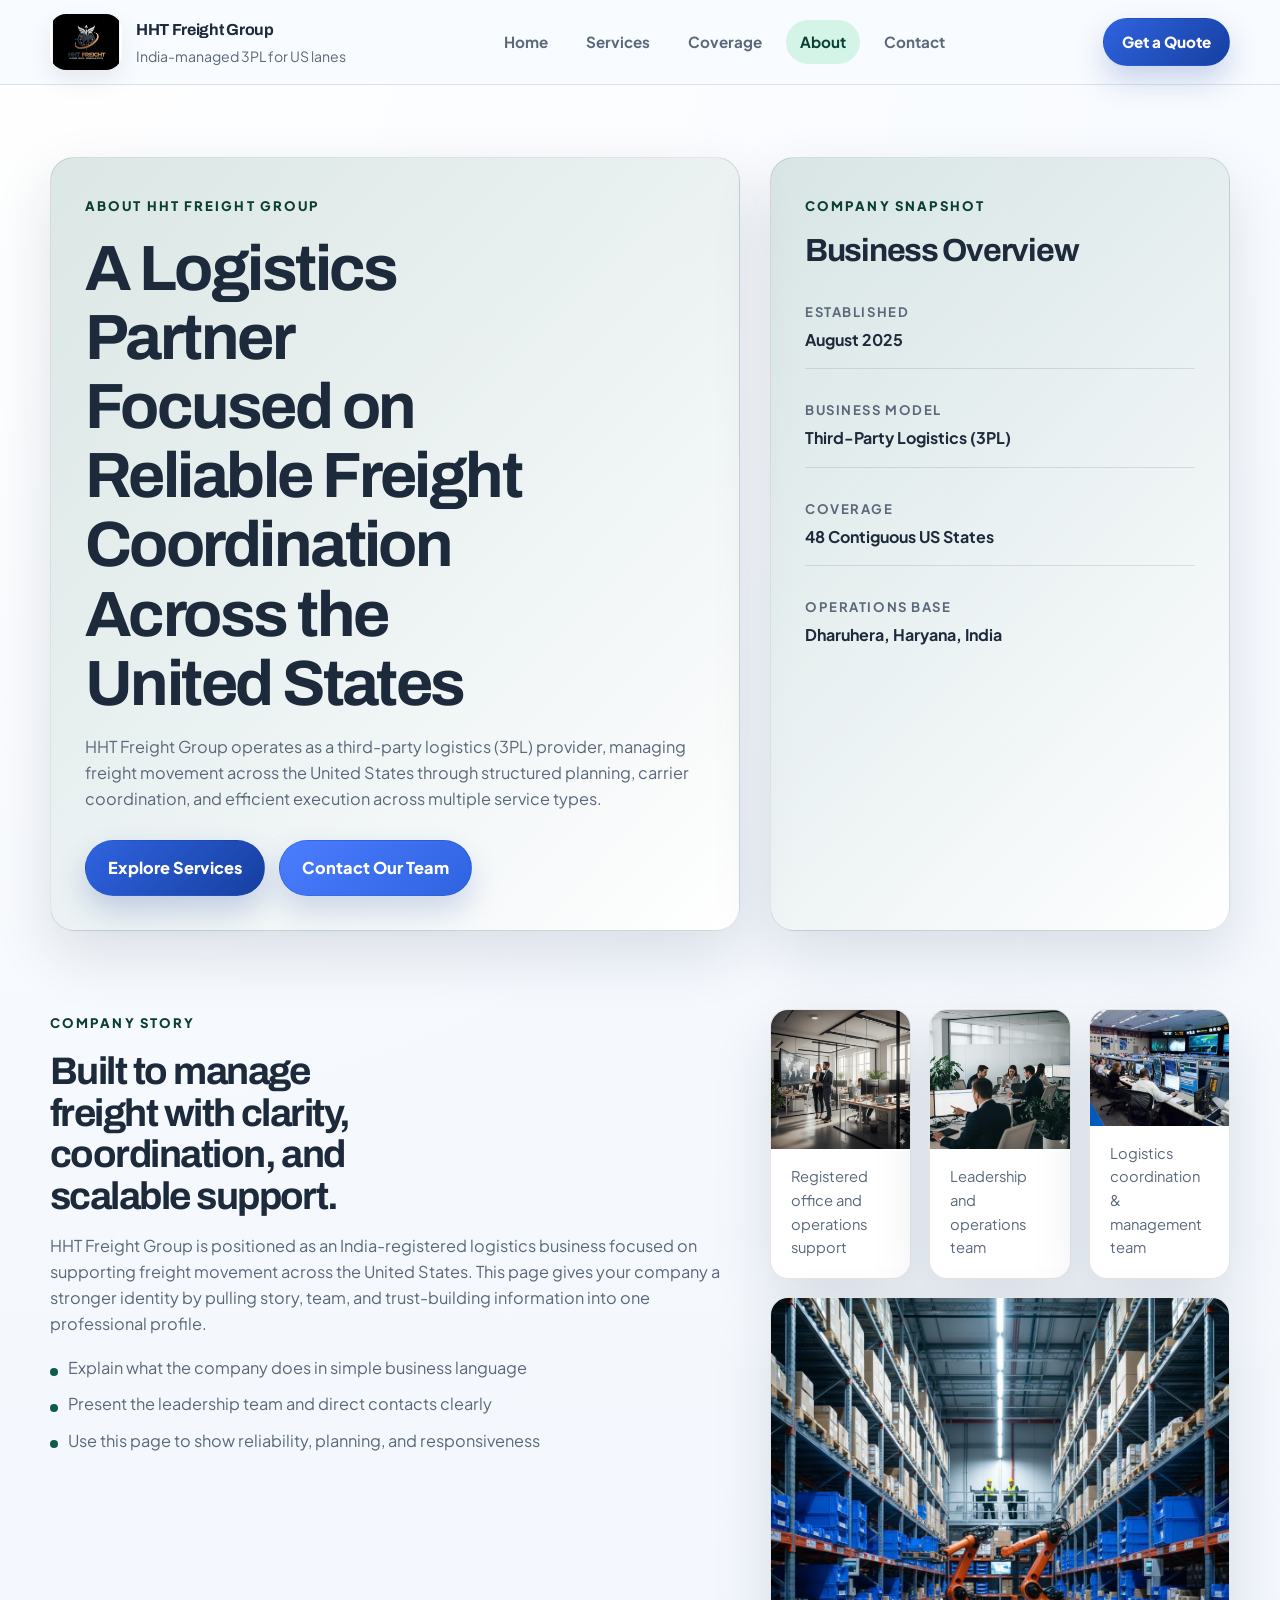
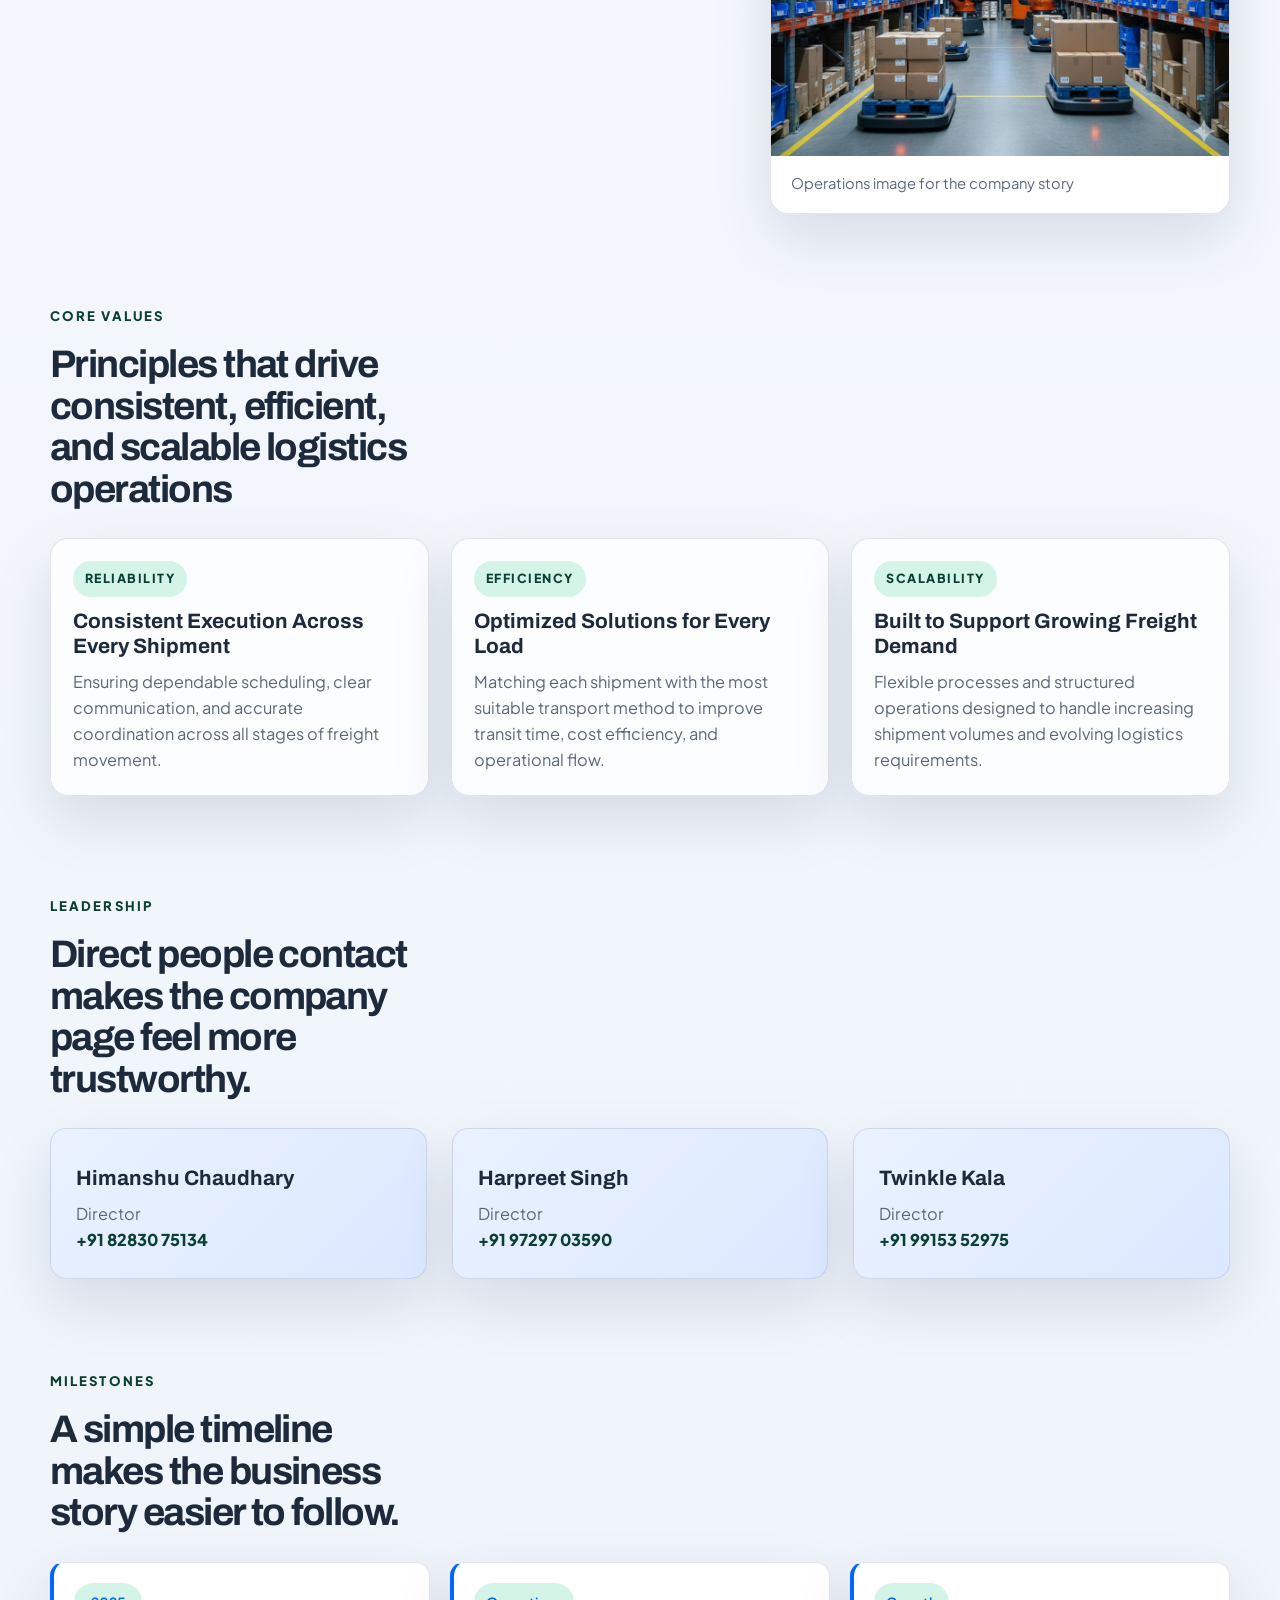
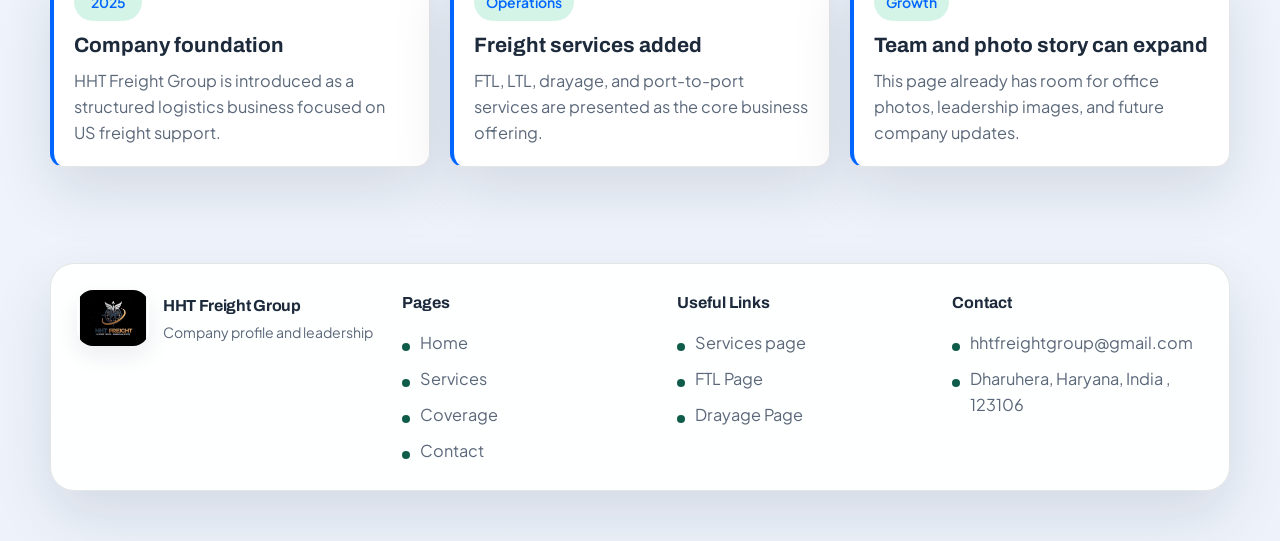
==== commit 1c827359: "Add files via upload" ====
--- a/about.html
+++ b/about.html
@@ -34,34 +34,44 @@
     <section class="page-hero">
       <div class="container hero-grid">
         <div>
-          <p class="eyebrow">About Page</p>
-          <h1 class="page-title">A cleaner company profile with story, people, values, and space for team photos.</h1>
-          <p class="lead">This page is made to separate company information from the home page. It gives HHT a more professional place to present its background, leadership, contact people, and supporting brand material.</p>
-          <div class="button-row">
-            <a class="button" href="services.html">View Services</a>
-            <a class="button button-secondary" href="contact.html">Talk To The Team</a>
-          </div>
+          <p class="eyebrow">About HHT Freight Group</p>
+
+<h1 class="page-title">
+A Logistics Partner Focused on Reliable Freight Coordination Across the United States
+</h1>
+
+<p class="lead">
+HHT Freight Group operates as a third-party logistics (3PL) provider, managing freight movement across the United States through structured planning, carrier coordination, and efficient execution across multiple service types.
+</p>
+
+<div class="button-row">
+  <a class="button" href="services.html">Explore Services</a>
+  <a class="button button-secondary" href="contact.html">Contact Our Team</a>
+</div>
         </div>
         <aside class="hero-panel">
           <span class="panel-kicker">Company Snapshot</span>
-          <h2>Key details</h2>
-          <div class="info-stack">
-            <div class="info-row">
-              <span>Established</span>
-              <strong>August 2025</strong>
-            </div>
-            <div class="info-row">
-              <span>Business model</span>
-              <strong>Third-party logistics and freight coordination</strong>
-            </div>
-            <div class="info-row">
-              <span>Coverage</span>
-              <strong>48 contiguous US states</strong>
-            </div>
-            <div class="info-row">
-              <span>Base</span>
-              <strong>Dharuhera, Haryana, India</strong>
-            </div>
+
+<h2>Business Overview</h2>
+
+<div class="info-stack">
+  <div class="info-row">
+    <span>Established</span>
+    <strong>August 2025</strong>
+  </div>
+  <div class="info-row">
+    <span>Business Model</span>
+    <strong>Third-Party Logistics (3PL)</strong>
+  </div>
+  <div class="info-row">
+    <span>Coverage</span>
+    <strong>48 Contiguous US States</strong>
+  </div>
+  <div class="info-row">
+    <span>Operations Base</span>
+    <strong>Dharuhera, Haryana, India</strong>
+  </div>
+</div>
           </div>
         </aside>
       </div>
@@ -88,6 +98,10 @@
             <img src="about-team-01.jpg" alt="About team leadership and coordination">
             <figcaption>Leadership and operations team</figcaption>
           </article>
+          <article class="photo-card medium">
+            <img src="about-team-02.jpg" alt="HHT team coordination">
+            <figcaption>Logistics coordination & management team</figcaption>
+          </article>
           <figure class="photo-card wide full">
             <img src="warehouse-automation.jpg" alt="Warehouse and logistics planning support">
             <figcaption>Operations image for the company story</figcaption>
@@ -95,32 +109,47 @@
         </div>
       </div>
     </section>
-
-    <section class="section section-alt">
-      <div class="container">
-        <div class="section-head">
-          <p class="section-kicker">Values</p>
-          <h2 class="section-title">Three simple messages this page can reinforce.</h2>
-        </div>
-        <div class="spotlight-grid">
-          <article class="spotlight-card">
-            <span class="tag">Reliable</span>
-            <h3>Consistency in movement planning</h3>
-            <p>Present HHT as dependable in handling schedules, communication, and shipment coordination.</p>
-          </article>
-          <article class="spotlight-card">
-            <span class="tag">Efficient</span>
-            <h3>Service matched to shipment need</h3>
-            <p>Show that the company chooses the right freight mode instead of using one answer for every load.</p>
-          </article>
-          <article class="spotlight-card">
-            <span class="tag">Scalable</span>
-            <h3>Built for growing freight demand</h3>
-            <p>Use this area to communicate long-term capacity, process growth, and customer support readiness.</p>
-          </article>
-        </div>
-      </div>
-    </section>
+<section class="section section-alt">
+  <div class="container">
+
+    <div class="section-head">
+      <p class="section-kicker">Core Values</p>
+
+      <h2 class="section-title">
+        Principles that drive consistent, efficient, and scalable logistics operations
+      </h2>
+    </div>
+
+    <div class="spotlight-grid">
+
+      <article class="spotlight-card">
+        <span class="tag">Reliability</span>
+        <h3>Consistent Execution Across Every Shipment</h3>
+        <p>
+          Ensuring dependable scheduling, clear communication, and accurate coordination across all stages of freight movement.
+        </p>
+      </article>
+
+      <article class="spotlight-card">
+        <span class="tag">Efficiency</span>
+        <h3>Optimized Solutions for Every Load</h3>
+        <p>
+          Matching each shipment with the most suitable transport method to improve transit time, cost efficiency, and operational flow.
+        </p>
+      </article>
+
+      <article class="spotlight-card">
+        <span class="tag">Scalability</span>
+        <h3>Built to Support Growing Freight Demand</h3>
+        <p>
+          Flexible processes and structured operations designed to handle increasing shipment volumes and evolving logistics requirements.
+        </p>
+      </article>
+
+    </div>
+
+  </div>
+</section>
 
     <section class="section">
       <div class="container">
@@ -207,8 +236,8 @@
         <h3>Contact</h3>
         <ul class="footer-links">
           <li><a href="mailto:hhtfreightgroup@gmail.com">hhtfreightgroup@gmail.com</a></li>
-          <li>Dharuhera, Haryana, India</li>
-          <li>PIN 123106</li>
+          <li>Dharuhera, Haryana, India , 123106</li>
+          
         </ul>
       </div>
     </div>
--- a/site.css
+++ b/site.css
@@ -1,6 +1,6 @@
 :root {
   --bg: #eef3fb;
-  --surface: rgba(255, 255, 255, 0.92);
+  --surface: rgba(255, 255, 255, 0.75);
   --surface-strong: #ffffff;
   --text: #1d2a3b;
   --muted: #5b687a;
@@ -126,10 +126,9 @@
   display: grid;
   place-items: center;
   padding: 24px;
-  background:
-    radial-gradient(circle at center, rgba(255, 255, 255, 0.98), rgba(219, 230, 255, 0.92)),
-    linear-gradient(135deg, rgba(37, 88, 216, 0.12), rgba(255, 255, 255, 0.96));
-  transition: opacity 0.45s ease, visibility 0.45s ease;
+  background: radial-gradient(ellipse at 50% 40%, #c3d2ee 0%, #a1b6e6 70%, #5989d7 100%);
+  transition: opacity 0.6s ease, visibility 0.6s ease;
+  overflow: hidden;
 }
 
 .intro-screen.is-hidden {
@@ -137,30 +136,32 @@
   visibility: hidden;
   pointer-events: none;
 }
-
 .intro-card {
-  width: min(100%, 560px);
-  padding: 40px 34px;
-  border-radius: 32px;
-  border: 1px solid rgba(17, 47, 119, 0.08);
-  background: rgba(255, 255, 255, 0.8);
-  box-shadow: 0 24px 60px rgba(17, 47, 119, 0.14);
+  position: relative;
+  padding: 44px 48px;
+  border-radius: 28px;
+  background: transparent;
+  backdrop-filter: blur(0px);
+  -webkit-backdrop-filter: blur(0px);
+  box-shadow: none;
+  border: none;
+  animation: floatCard 5s ease-in-out infinite;
   text-align: center;
-  animation: introPop 1.05s cubic-bezier(0.2, 0.85, 0.25, 1) forwards;
-}
-
+  z-index: 2;
+}
 .intro-logo {
-  width: min(180px, 42vw);
-  margin: 0 auto 18px;
-  border-radius: 24px;
-  overflow: hidden;
-  background: #ffffff;
-  box-shadow: 0 16px 32px rgba(17, 47, 119, 0.12);
-}
-
-.intro-logo img {
+  width: min(160px, 38vw);
+  margin: 0 auto 24px;
+  background: none;
+  box-shadow: none;
+  border-radius: 0;
+  overflow: visible;
+}.intro-logo img {
   width: 100%;
   height: auto;
+
+  filter: drop-shadow(0 10px 25px rgba(0,102,255,0.25));
+
   object-fit: contain;
   transform: scale(1.12);
 }
@@ -171,18 +172,20 @@
   font-size: clamp(1.8rem, 4vw, 3.2rem);
   line-height: 1.05;
   letter-spacing: -0.03em;
+  color: #ffffff;
 }
 
 .intro-title span {
-  color: var(--accent-deep);
+  color: #60a5fa;
 }
 
 .intro-copy {
   margin: 0;
-  color: var(--muted);
+  color: #1a2e5a;
   font-size: 1rem;
-}
-
+  letter-spacing: 0.04em;
+  font-weight: 600;
+}
 .nav-wrap {
   display: flex;
   align-items: center;
@@ -790,6 +793,8 @@
   grid-column: span 4;
   min-height: 190px;
   margin: 0;
+  display: flex;
+  flex-direction: column;
   border-radius: var(--radius-small);
   overflow: hidden;
   border: 1px solid var(--line);
@@ -805,12 +810,17 @@
   grid-column: span 4;
 }
 
+.photo-card.full {
+  grid-column: span 12;
+}
+
 .photo-card img {
   width: 100%;
-  height: 100%;
-  min-height: 190px;
+  flex: 1;
+  min-height: 0;
   object-fit: cover;
 }
+
 
 .photo-card figcaption,
 .photo-card.placeholder p,
@@ -982,7 +992,7 @@
 }
 
 .site-footer {
-  padding: 18px 0 48px;
+  padding: 22px 0 50px;
 }
 
 .footer-grid {
@@ -1179,6 +1189,7 @@
     padding: 32px 24px;
   }
 
+
   .home-hero {
     padding-bottom: 36px;
   }
@@ -1219,3 +1230,292 @@
     animation: none;
   }
 }
+/* SCROLL ANIMATION */
+
+.fade-up {
+  opacity: 0;
+  transform: translateY(40px);
+  transition: all 0.8s ease;
+}
+
+.fade-up.show {
+  opacity: 1;
+  transform: translateY(0);
+}
+.hero-display {
+  font-size: 4rem !important;
+}
+/* ===== FINAL WATERMARK FIX ===== */
+
+.intro-watermark {
+  position: absolute;
+  inset: 0;
+  width: 100%;
+  height: auto;
+
+  z-index: 0;
+  pointer-events: none;
+  overflow: hidden; /* 🔥 FIX CUT ISSUE */
+}
+
+/* TOP TEXT */
+.intro-watermark .wm-top {
+  position: absolute;
+  top: 10%;
+  left: 50%;
+  transform: translateX(-50%); /* 🔥 CENTER FIX */
+
+  font-size: 250px;
+  font-weight: 900;
+  letter-spacing: 10px;
+
+  color: rgba(0, 102, 255, 0.06);
+  white-space: nowrap;
+
+  text-shadow: 0 0 40px rgba(0,102,255,0.08);
+}
+
+/* BOTTOM TEXT */
+.intro-watermark .wm-bottom {
+  position: absolute;
+  bottom: 10%;
+  left: 50%;
+  transform: translateX(-50%); /* 🔥 CENTER FIX */
+
+  font-size: 250px;
+  font-weight: 900;
+  letter-spacing: 10px;
+
+  color: rgba(0, 102, 255, 0.06);
+  white-space: nowrap;
+
+  text-shadow: 0 0 40px rgba(0,102,255,0.08);
+}
+/* ===== FINAL CLEAN DIRECTOR CARD ===== */
+
+.director-card {
+  background: linear-gradient(135deg, #eef4ff, #466cb2); /* 🔵 blue theme */
+  border-radius: 18px;
+  padding: 24px;
+  border: 1px solid #cfe0ff;
+  transition: 0.35s ease;
+}
+
+/* HOVER */
+.director-card:hover {
+  transform: scale(1.05);
+  box-shadow: 0 20px 50px rgba(0,102,255,0.15);
+}
+
+/* NAME */
+.director-card h3 {
+  font-size: 20px;
+  font-weight: 700;
+  color: #1a1a1a;
+}
+
+/* ROLE */
+.director-card .role {
+  color: #0066ff;
+  font-size: 14px;
+  margin-bottom: 12px;
+}
+
+/* 📞 MOBILE NUMBER */
+.phone-number {
+  display: block;
+  font-size: 16px;
+  font-weight: 600;
+  color: #003c99;
+  margin-bottom: 14px;
+  text-decoration: none;
+}
+
+.phone-number:hover {
+  color: #115fd5;
+}
+
+/* 💬 WHATSAPP BUTTON */
+.whatsapp-btn {
+  display: inline-block;
+  width: fit-content;
+  padding: 10px 18px;
+  border-radius: 30px;
+  background: #25d366;
+  color: #fff;
+  font-size: 13px;
+  font-weight: 600;
+  text-decoration: none;
+  margin-bottom: 12px;
+  transition: 0.3s ease;
+}
+
+.whatsapp-btn:hover {
+  background: #1ebe5d;
+  transform: translateY(-2px);
+}
+
+/* DESCRIPTION */
+.director-card .desc {
+  font-size: 14px;
+  color: #444;
+  line-height: 1.5;
+}
+.directors-grid {
+  display: grid !important;
+  grid-template-columns: repeat(3, 1fr) !important;
+  gap: 25px;
+  margin-top: 30px;
+}
+@keyframes floatCard {
+  0% { transform: translateY(0px); }
+  50% { transform: translateY(-12px); }
+  100% { transform: translateY(0px); }
+}}
+@media (max-width: 768px) {
+  .intro-card {
+    padding: 25px;
+    border-radius: 18px;
+    background: rgba(255,255,255,0.2);
+  }
+}
+.intro-card::after {
+  content: "";
+  position: absolute;
+  inset: 0;
+  border-radius: 24px;
+
+  background: radial-gradient(
+    circle at center,
+    rgba(0,102,255,0.08),
+    transparent 100%
+  );
+
+  z-index: -1;
+}
+.service-card {
+  transition: 0.3s ease;
+}
+
+.service-card:hover {
+  transform: translateY(-8px);
+  box-shadow: 0 20px 50px rgba(0,0,0,0.1);
+}
+.no-gap {
+  padding-bottom: 10px !important;
+}
+/* REMOVE GAP ONLY ON LTL PAGE LAST SECTION */
+.page-ltl .section:last-of-type {
+  padding-bottom: 10px !important;
+}
+/* GRID */
+.team-grid {
+  display: grid;
+  grid-template-columns: repeat(3, 1fr);
+  gap: 25px;
+}
+
+/* CARD */
+.team-card {
+  background: linear-gradient(135deg, #eaf2ff, #dbe8ff);
+  padding: 25px;
+  border-radius: 16px;
+  transition: 0.3s ease;
+}
+
+/* HOVER EFFECT */
+.team-card:hover {
+  transform: scale(1.05);
+  box-shadow: 0 20px 50px rgba(0,0,0,0.1);
+}
+
+/* ROLE */
+.team-card .role {
+  color: #0066ff;
+  font-weight: 600;
+  margin-bottom: 10px;
+}
+
+/* PHONE */
+.team-card .phone {
+  display: block;
+  margin-bottom: 10px;
+  color: #333;
+  text-decoration: none;
+  font-weight: 500;
+}
+
+/* WHATSAPP BUTTON */
+.whatsapp-btn {
+  display: inline-block;
+  background: #25D366;
+  color: white;
+  padding: 8px 16px;
+  border-radius: 20px;
+  text-decoration: none;
+  font-size: 14px;
+  margin-bottom: 12px;
+}
+
+/* BIO */
+.team-card .bio {
+  font-size: 14px;
+  color: #555;
+}
+/* TIMELINE STYLE */
+.timeline {
+  display: grid;
+  gap: 20px;
+}
+
+.timeline-item {
+  background: white;
+  padding: 20px;
+  border-radius: 14px;
+  border-left: 4px solid #0066ff;
+  transition: 0.3s ease;
+}
+
+.timeline-item:hover {
+  transform: translateX(6px);
+  box-shadow: 0 15px 40px rgba(0,0,0,0.08);
+}
+
+.timeline-item span {
+  font-size: 14px;
+  color: #0066ff;
+  font-weight: 600;
+}
+/* ===== FINAL CONTACT IMAGE FIX ===== */
+
+.contact-grid .photo-grid.compact {
+  display: flex;
+  flex-direction: column;
+  gap: 18px;
+}
+
+/* ALL CARDS SAME HEIGHT */
+.contact-grid .photo-card {
+  height: 280px;
+  width: 400px;
+  overflow: hidden;
+}
+
+/* BIG IMAGE SLIGHTLY BIGGER */
+.contact-grid .photo-card:last-child {
+  height: 180px;
+}
+
+/* IMAGE FIT */
+.contact-grid .photo-card img {
+  width: auto;
+  height:auto ;
+  object-fit: cover;
+}
+
+/* REMOVE GRID SYSTEM EFFECT */
+.contact-grid .photo-card.medium,
+.contact-grid .photo-card.wide,
+.contact-grid .photo-card.full {
+  grid-column: auto !important;
+}
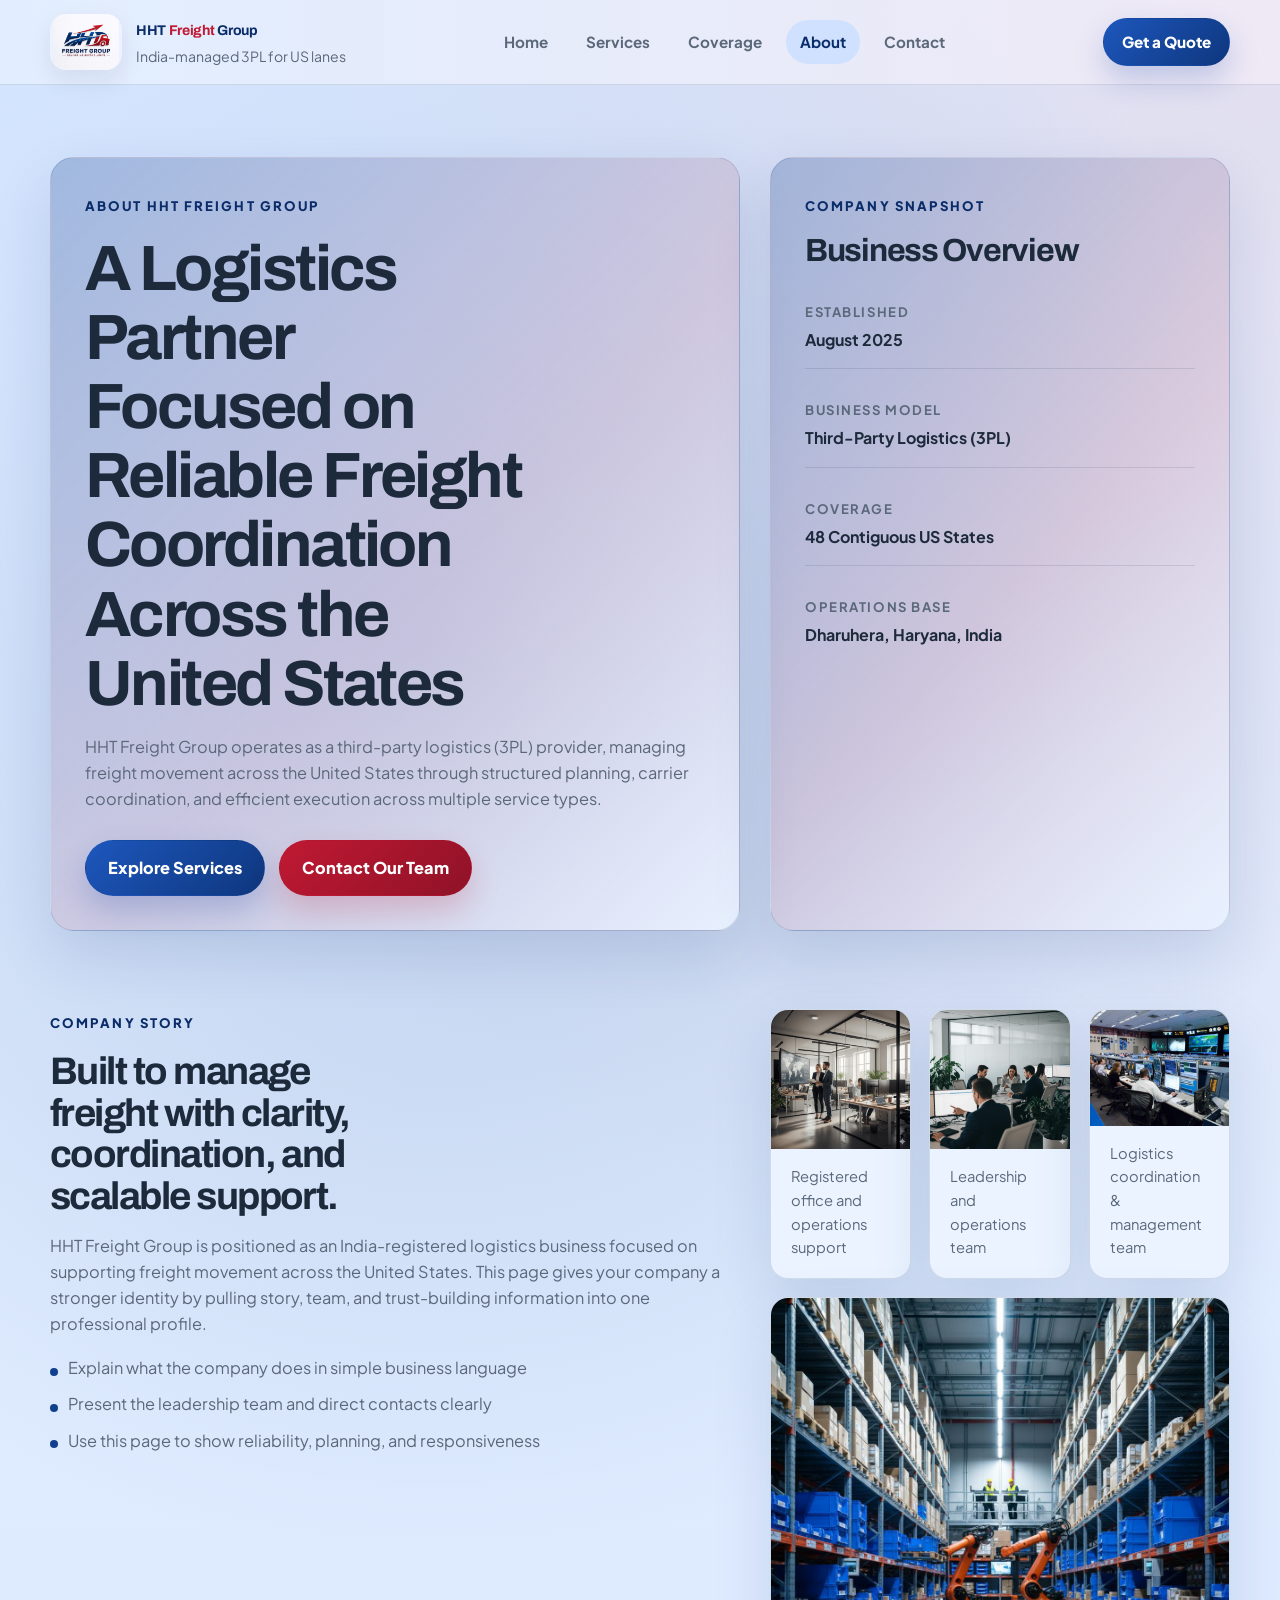
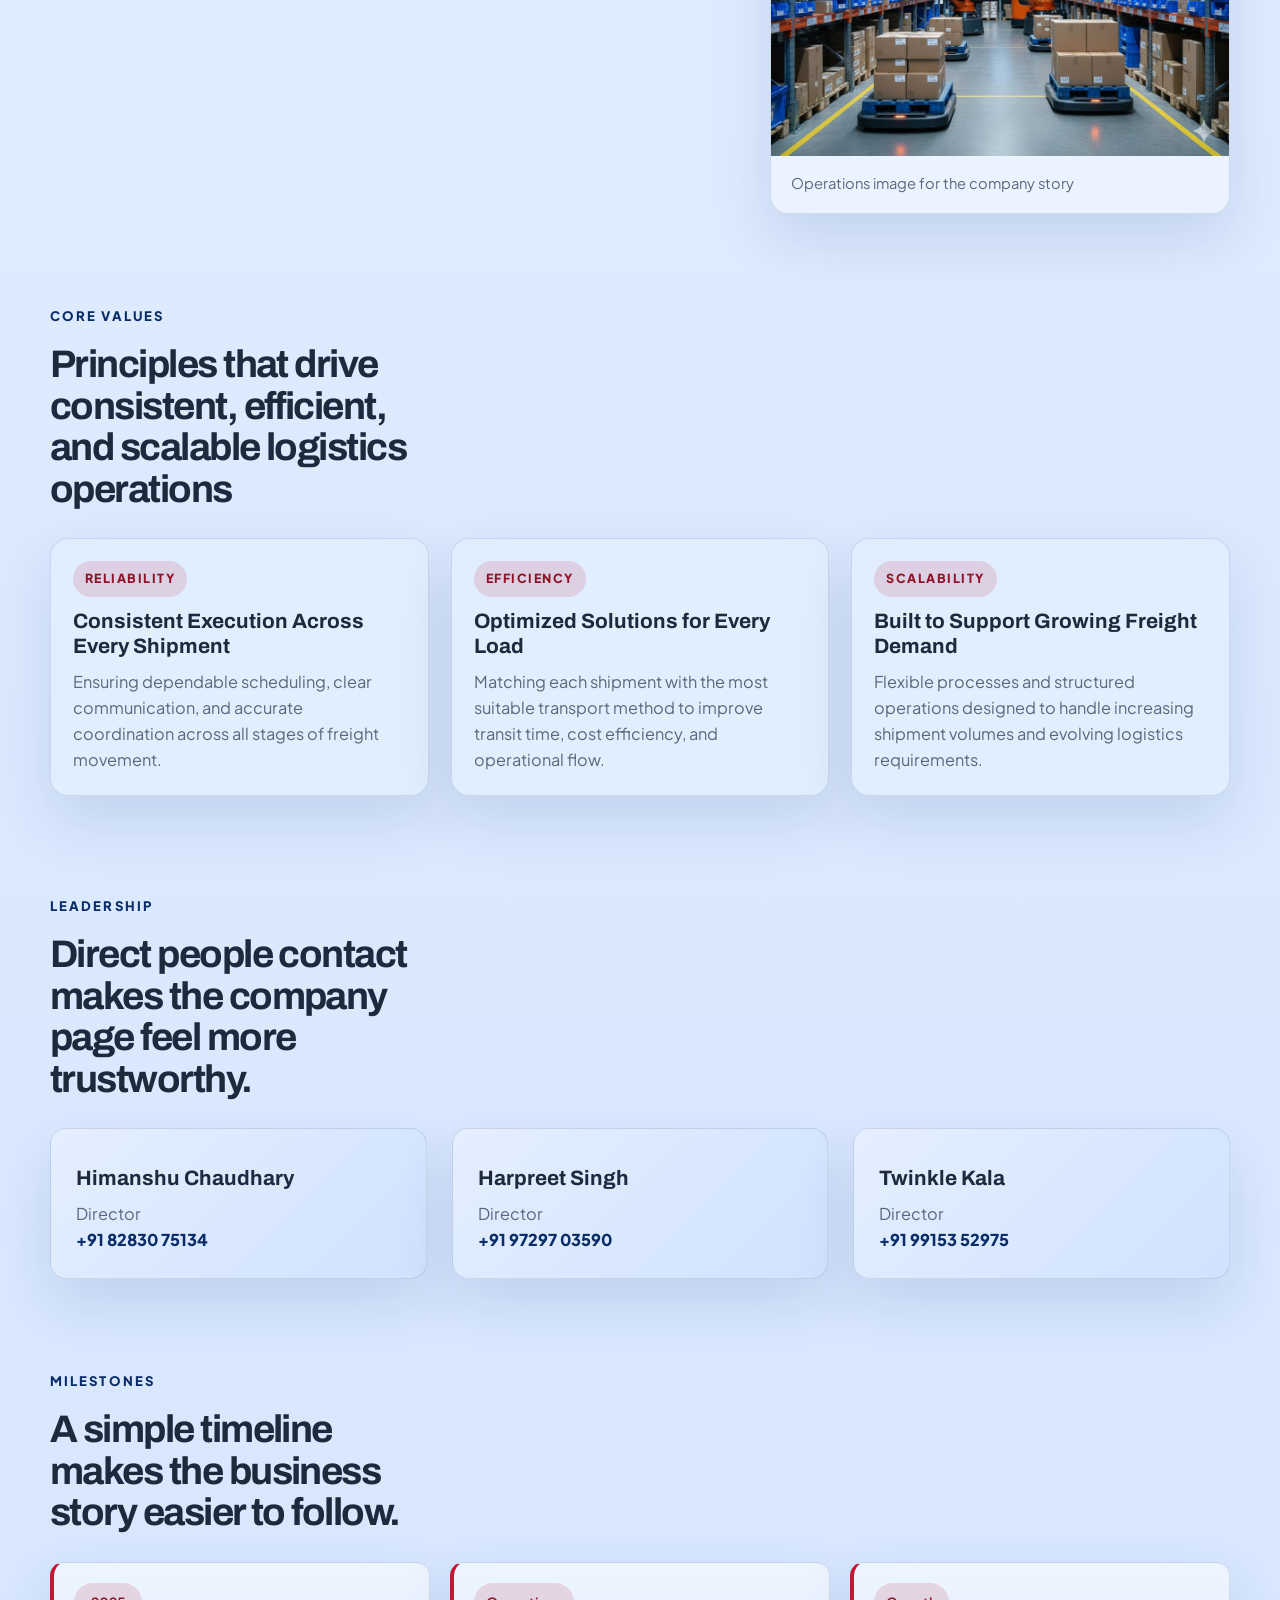
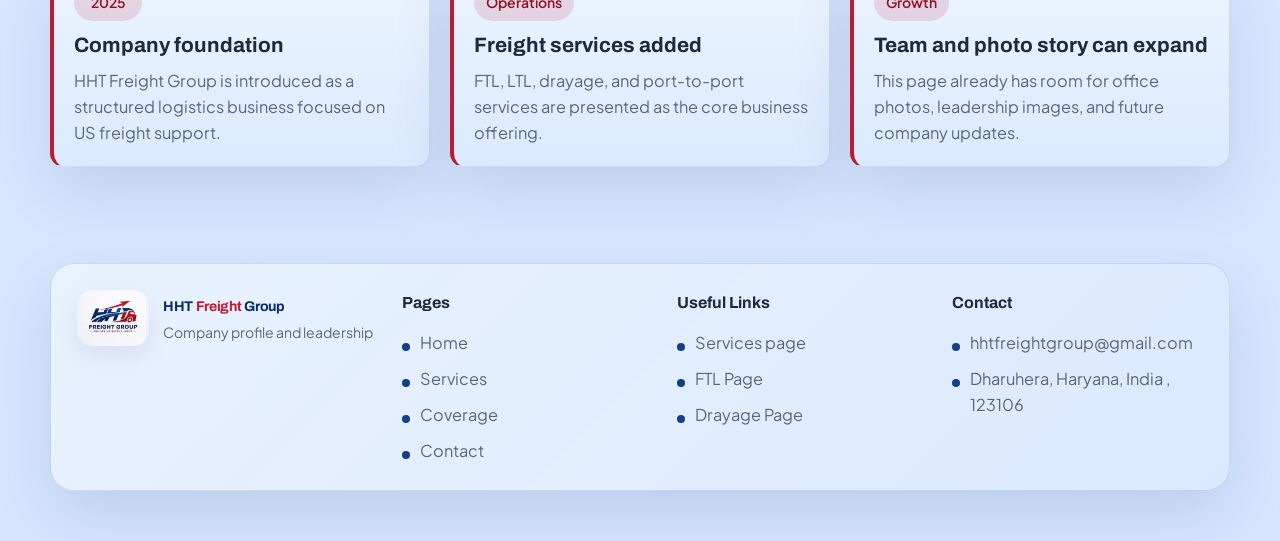
==== commit 525b0a33: "Add files via upload" ====
--- a/about.html
+++ b/about.html
@@ -15,7 +15,7 @@
       <a class="brand" href="index.html" aria-label="HHT Freight Group home">
         <span class="brand-mark"><img src="logo.jpg" alt="HHT Freight Group logo"></span>
         <span class="brand-text">
-          <strong>HHT Freight Group</strong>
+          <strong><span class="brand-word-blue">HHT</span> <span class="brand-word-red">Freight</span> <span class="brand-word-blue">Group</span></strong>
           <span>India-managed 3PL for US lanes</span>
         </span>
       </a>
@@ -210,7 +210,7 @@
         <a class="brand footer-brand" href="index.html">
           <span class="brand-mark"><img src="logo.jpg" alt="HHT Freight Group logo"></span>
           <span class="brand-text">
-            <strong>HHT Freight Group</strong>
+            <strong><span class="brand-word-blue">HHT</span> <span class="brand-word-red">Freight</span> <span class="brand-word-blue">Group</span></strong>
             <span>Company profile and leadership</span>
           </span>
         </a>
--- a/site.css
+++ b/site.css
@@ -1,20 +1,30 @@
 :root {
-  --bg: #eef3fb;
-  --surface: rgba(255, 255, 255, 0.75);
-  --surface-strong: #ffffff;
+  --bg: #d8e8ff;
+  --surface: rgba(225, 238, 255, 0.94);
+  --surface-strong: #eaf3ff;
   --text: #1d2a3b;
   --muted: #5b687a;
-  --line: rgba(29, 42, 59, 0.12);
-  --shadow: 0 24px 60px rgba(16, 31, 54, 0.12);
+  --line: rgba(17, 41, 82, 0.12);
+  --shadow: 0 24px 60px rgba(10, 43, 103, 0.12);
   --radius: 24px;
   --radius-small: 18px;
   --container: 1180px;
-  --accent: #2558d8;
-  --accent-deep: #112f77;
-  --accent-soft: #dbe6ff;
-  --hero-bg: linear-gradient(135deg, rgba(33, 88, 216, 0.12), rgba(255, 255, 255, 0.94));
-  --button-blue: #2f63e0;
-  --button-blue-deep: #163f9f;
+  --brand-blue: #123f8c;
+  --brand-blue-deep: #0a2c69;
+  --brand-blue-soft: #dbe7ff;
+  --brand-blue-rgb: 18, 63, 140;
+  --brand-red: #c01933;
+  --brand-red-deep: #8f1227;
+  --brand-red-soft: #ffe1e7;
+  --brand-red-rgb: 192, 25, 51;
+  --accent: var(--brand-blue);
+  --accent-deep: var(--brand-blue-deep);
+  --accent-soft: #cfe1ff;
+  --hero-bg: linear-gradient(135deg, rgba(var(--brand-blue-rgb), 0.24), rgba(var(--brand-red-rgb), 0.08) 54%, rgba(232, 241, 255, 0.98));
+  --button-blue: #1d57bd;
+  --button-blue-deep: #0e367d;
+  --button-red: var(--brand-red);
+  --button-red-deep: var(--brand-red-deep);
   --font-body: "Plus Jakarta Sans", sans-serif;
   --font-display: "Archivo", sans-serif;
 }
@@ -30,8 +40,10 @@
 body {
   margin: 0;
   background:
-    radial-gradient(circle at top left, rgba(255, 255, 255, 0.95), transparent 30%),
-    linear-gradient(180deg, #f8fbff 0%, var(--bg) 100%);
+    radial-gradient(circle at top left, rgba(209, 227, 255, 0.9), transparent 30%),
+    radial-gradient(circle at 34% 18%, rgba(var(--brand-blue-rgb), 0.18), transparent 28%),
+    radial-gradient(circle at top right, rgba(var(--brand-red-rgb), 0.08), transparent 34%),
+    linear-gradient(180deg, #e4efff 0%, #d6e6ff 100%);
   color: var(--text);
   font-family: var(--font-body);
   font-size: 1.02rem;
@@ -51,49 +63,19 @@
   color: inherit;
 }
 
-body.page-home {
-  --accent: #2558d8;
-  --accent-deep: #112f77;
-  --accent-soft: #dbe6ff;
-  --hero-bg: linear-gradient(135deg, rgba(37, 88, 216, 0.14), rgba(255, 255, 255, 0.95));
-}
-
-body.page-services {
-  --accent: #0f766e;
-  --accent-deep: #0d4e49;
-  --accent-soft: #d2f4ef;
-  --hero-bg: linear-gradient(135deg, rgba(15, 118, 110, 0.14), rgba(255, 255, 255, 0.95));
-}
-
-body.page-coverage {
-  --accent: #b45309;
-  --accent-deep: #7c3306;
-  --accent-soft: #fde7c7;
-  --hero-bg: linear-gradient(135deg, rgba(180, 83, 9, 0.14), rgba(255, 255, 255, 0.95));
-}
-
-body.page-about {
-  --accent: #0f5c4a;
-  --accent-deep: #0b3f33;
-  --accent-soft: #d5f4e8;
-  --hero-bg: linear-gradient(135deg, rgba(15, 92, 74, 0.14), rgba(255, 255, 255, 0.95));
-}
-
-body.page-contact {
-  --accent: #b9384d;
-  --accent-deep: #7d1f32;
-  --accent-soft: #ffd8de;
-  --hero-bg: linear-gradient(135deg, rgba(185, 56, 77, 0.14), rgba(255, 255, 255, 0.95));
-}
-
+body.page-home,
+body.page-services,
+body.page-coverage,
+body.page-about,
+body.page-contact,
 body.page-ftl,
 body.page-ltl,
 body.page-drayage,
 body.page-port {
-  --accent: #1f4f99;
-  --accent-deep: #15386c;
-  --accent-soft: #d9e8ff;
-  --hero-bg: linear-gradient(135deg, rgba(31, 79, 153, 0.14), rgba(255, 255, 255, 0.95));
+  --accent: var(--brand-blue);
+  --accent-deep: var(--brand-blue-deep);
+  --accent-soft: #cfe1ff;
+  --hero-bg: linear-gradient(135deg, rgba(var(--brand-blue-rgb), 0.26), rgba(var(--brand-red-rgb), 0.1) 55%, rgba(232, 241, 255, 0.97));
 }
 
 .container {
@@ -106,7 +88,7 @@
   top: 0;
   z-index: 20;
   backdrop-filter: blur(16px);
-  background: rgba(248, 251, 255, 0.88);
+  background: linear-gradient(90deg, rgba(226, 238, 255, 0.96), rgba(239, 233, 245, 0.94));
   border-bottom: 1px solid var(--line);
 }
 
@@ -126,7 +108,9 @@
   display: grid;
   place-items: center;
   padding: 24px;
-  background: radial-gradient(ellipse at 50% 40%, #c3d2ee 0%, #a1b6e6 70%, #5989d7 100%);
+  background:
+    radial-gradient(circle at 28% 32%, rgba(255, 255, 255, 0.26), transparent 22%),
+    linear-gradient(135deg, #0d2f71 0%, #174a9e 52%, #b51630 100%);
   transition: opacity 0.6s ease, visibility 0.6s ease;
   overflow: hidden;
 }
@@ -150,8 +134,8 @@
   z-index: 2;
 }
 .intro-logo {
-  width: min(160px, 38vw);
-  margin: 0 auto 24px;
+  width: min(270px, 60vw);
+  margin: 0 auto 28px;
   background: none;
   box-shadow: none;
   border-radius: 0;
@@ -159,11 +143,11 @@
 }.intro-logo img {
   width: 100%;
   height: auto;
-
-  filter: drop-shadow(0 10px 25px rgba(0,102,255,0.25));
-
+  filter:
+    drop-shadow(0 10px 24px rgba(var(--brand-blue-rgb), 0.28))
+    drop-shadow(0 12px 28px rgba(var(--brand-red-rgb), 0.12));
   object-fit: contain;
-  transform: scale(1.12);
+  transform: scale(1.34);
 }
 
 .intro-title {
@@ -176,12 +160,12 @@
 }
 
 .intro-title span {
-  color: #60a5fa;
+  color: #ffdbe3;
 }
 
 .intro-copy {
   margin: 0;
-  color: #1a2e5a;
+  color: rgba(255, 255, 255, 0.92);
   font-size: 1rem;
   letter-spacing: 0.04em;
   font-weight: 600;
@@ -229,6 +213,16 @@
   font-family: var(--font-display);
   font-size: 1rem;
   letter-spacing: -0.02em;
+}
+
+.brand-text strong .brand-word-blue,
+.footer-brand .brand-text strong .brand-word-blue {
+  color: var(--brand-blue-deep);
+}
+
+.brand-text strong .brand-word-red,
+.footer-brand .brand-text strong .brand-word-red {
+  color: var(--brand-red);
 }
 
 .brand-text span {
@@ -280,10 +274,10 @@
 }
 
 .button-secondary {
-  background: linear-gradient(135deg, #4b7dff, var(--button-blue));
-  border-color: rgba(22, 63, 159, 0.24);
+  background: linear-gradient(135deg, var(--button-red), var(--button-red-deep));
+  border-color: rgba(var(--brand-red-rgb), 0.24);
   color: #ffffff;
-  box-shadow: 0 14px 30px rgba(22, 63, 159, 0.18);
+  box-shadow: 0 14px 30px rgba(var(--brand-red-rgb), 0.2);
 }
 
 .button-small {
@@ -352,9 +346,9 @@
   display: inline-flex;
   padding: 11px 18px;
   border-radius: 999px;
-  background: rgba(255, 255, 255, 0.94);
-  border: 1px solid rgba(37, 88, 216, 0.24);
-  color: #14398f;
+  background: linear-gradient(135deg, rgba(255, 255, 255, 0.95), rgba(255, 243, 246, 0.94));
+  border: 1px solid rgba(var(--brand-red-rgb), 0.24);
+  color: var(--brand-blue-deep);
   font-size: 0.9rem;
   letter-spacing: 0.18em;
   text-shadow: none;
@@ -423,7 +417,7 @@
   padding: 34px 40px;
   border-radius: 32px;
   border: 1px solid rgba(29, 42, 59, 0.08);
-  background: rgba(255, 255, 255, 0.98);
+  background: linear-gradient(135deg, rgba(234, 243, 255, 0.98), rgba(220, 234, 255, 0.98));
   box-shadow: 0 24px 60px rgba(16, 31, 54, 0.18);
 }
 
@@ -494,7 +488,7 @@
 
 .hero-panel,
 .hero-media {
-  background: rgba(255, 255, 255, 0.86);
+  background: rgba(230, 240, 255, 0.92);
 }
 
 .hero-media img {
@@ -765,8 +759,8 @@
   display: inline-flex;
   padding: 8px 12px;
   border-radius: 999px;
-  background: var(--accent-soft);
-  color: var(--accent-deep);
+  background: rgba(var(--brand-red-rgb), 0.14);
+  color: var(--brand-red-deep);
   font-size: 0.78rem;
   font-weight: 800;
   text-transform: uppercase;
@@ -841,13 +835,13 @@
   justify-items: start;
   padding: 28px 0;
   background:
-    linear-gradient(135deg, rgba(255, 255, 255, 0.96), rgba(234, 241, 255, 0.82)),
+    linear-gradient(135deg, rgba(235, 244, 255, 0.98), rgba(223, 236, 255, 0.92)),
     repeating-linear-gradient(
       -45deg,
-      rgba(37, 88, 216, 0.05),
-      rgba(37, 88, 216, 0.05) 14px,
-      rgba(37, 88, 216, 0.1) 14px,
-      rgba(37, 88, 216, 0.1) 28px
+      rgba(var(--brand-blue-rgb), 0.08),
+      rgba(var(--brand-blue-rgb), 0.08) 14px,
+      rgba(var(--brand-red-rgb), 0.06) 14px,
+      rgba(var(--brand-red-rgb), 0.06) 28px
     );
   border-style: dashed;
 }
@@ -905,7 +899,7 @@
 .map-card {
   border-radius: var(--radius);
   border: 1px solid var(--line);
-  background: #ffffff;
+  background: linear-gradient(180deg, #edf5ff 0%, #dbeaff 100%);
   box-shadow: var(--shadow);
   padding: 26px;
 }
@@ -933,8 +927,8 @@
   min-width: 68px;
   padding: 8px 12px;
   border-radius: 999px;
-  background: var(--accent-soft);
-  color: var(--accent-deep);
+  background: rgba(var(--brand-red-rgb), 0.14);
+  color: var(--brand-red-deep);
   font-size: 0.85rem;
   font-weight: 800;
 }
@@ -974,7 +968,7 @@
   padding: 14px 16px;
   border-radius: 16px;
   border: 1px solid var(--line);
-  background: #ffffff;
+  background: rgba(236, 244, 255, 0.98);
   color: var(--text);
   font: inherit;
 }
@@ -1002,7 +996,7 @@
   padding: 26px;
   border-radius: var(--radius);
   border: 1px solid var(--line);
-  background: rgba(255, 255, 255, 0.94);
+  background: linear-gradient(135deg, rgba(233, 242, 255, 0.97), rgba(219, 233, 255, 0.95));
   box-shadow: var(--shadow);
 }
 
@@ -1250,9 +1244,8 @@
 .intro-watermark {
   position: absolute;
   inset: 0;
-  width: 100%;
-  height: auto;
-
+  display: grid;
+  place-items: center;
   z-index: 0;
   pointer-events: none;
   overflow: hidden; /* 🔥 FIX CUT ISSUE */
@@ -1291,10 +1284,19 @@
 
   text-shadow: 0 0 40px rgba(0,102,255,0.08);
 }
+.intro-watermark .wm-full {
+  font-family: var(--font-display);
+  font-size: clamp(5rem, 13vw, 13rem);
+  font-weight: 800;
+  letter-spacing: 0.1em;
+  white-space: nowrap;
+  color: rgba(var(--brand-red-rgb), 0.12);
+  text-shadow: 0 0 42px rgba(var(--brand-red-rgb), 0.12);
+}
 /* ===== FINAL CLEAN DIRECTOR CARD ===== */
 
 .director-card {
-  background: linear-gradient(135deg, #eef4ff, #466cb2); /* 🔵 blue theme */
+  background: linear-gradient(135deg, #e5f0ff, #cfe1ff);
   border-radius: 18px;
   padding: 24px;
   border: 1px solid #cfe0ff;
@@ -1316,7 +1318,7 @@
 
 /* ROLE */
 .director-card .role {
-  color: #0066ff;
+  color: var(--brand-red);
   font-size: 14px;
   margin-bottom: 12px;
 }
@@ -1371,7 +1373,7 @@
   0% { transform: translateY(0px); }
   50% { transform: translateY(-12px); }
   100% { transform: translateY(0px); }
-}}
+}
 @media (max-width: 768px) {
   .intro-card {
     padding: 25px;
@@ -1417,7 +1419,7 @@
 
 /* CARD */
 .team-card {
-  background: linear-gradient(135deg, #eaf2ff, #dbe8ff);
+  background: linear-gradient(135deg, #e4efff, #d0e2ff);
   padding: 25px;
   border-radius: 16px;
   transition: 0.3s ease;
@@ -1431,7 +1433,7 @@
 
 /* ROLE */
 .team-card .role {
-  color: #0066ff;
+  color: var(--brand-red);
   font-weight: 600;
   margin-bottom: 10px;
 }
@@ -1469,10 +1471,10 @@
 }
 
 .timeline-item {
-  background: white;
+  background: linear-gradient(180deg, #edf5ff 0%, #dbeaff 100%);
   padding: 20px;
   border-radius: 14px;
-  border-left: 4px solid #0066ff;
+  border-left: 4px solid var(--brand-red);
   transition: 0.3s ease;
 }
 
@@ -1483,7 +1485,7 @@
 
 .timeline-item span {
   font-size: 14px;
-  color: #0066ff;
+  color: var(--brand-red-deep);
   font-weight: 600;
 }
 /* ===== FINAL CONTACT IMAGE FIX ===== */
@@ -1518,4 +1520,4 @@
 .contact-grid .photo-card.wide,
 .contact-grid .photo-card.full {
   grid-column: auto !important;
-}+}
